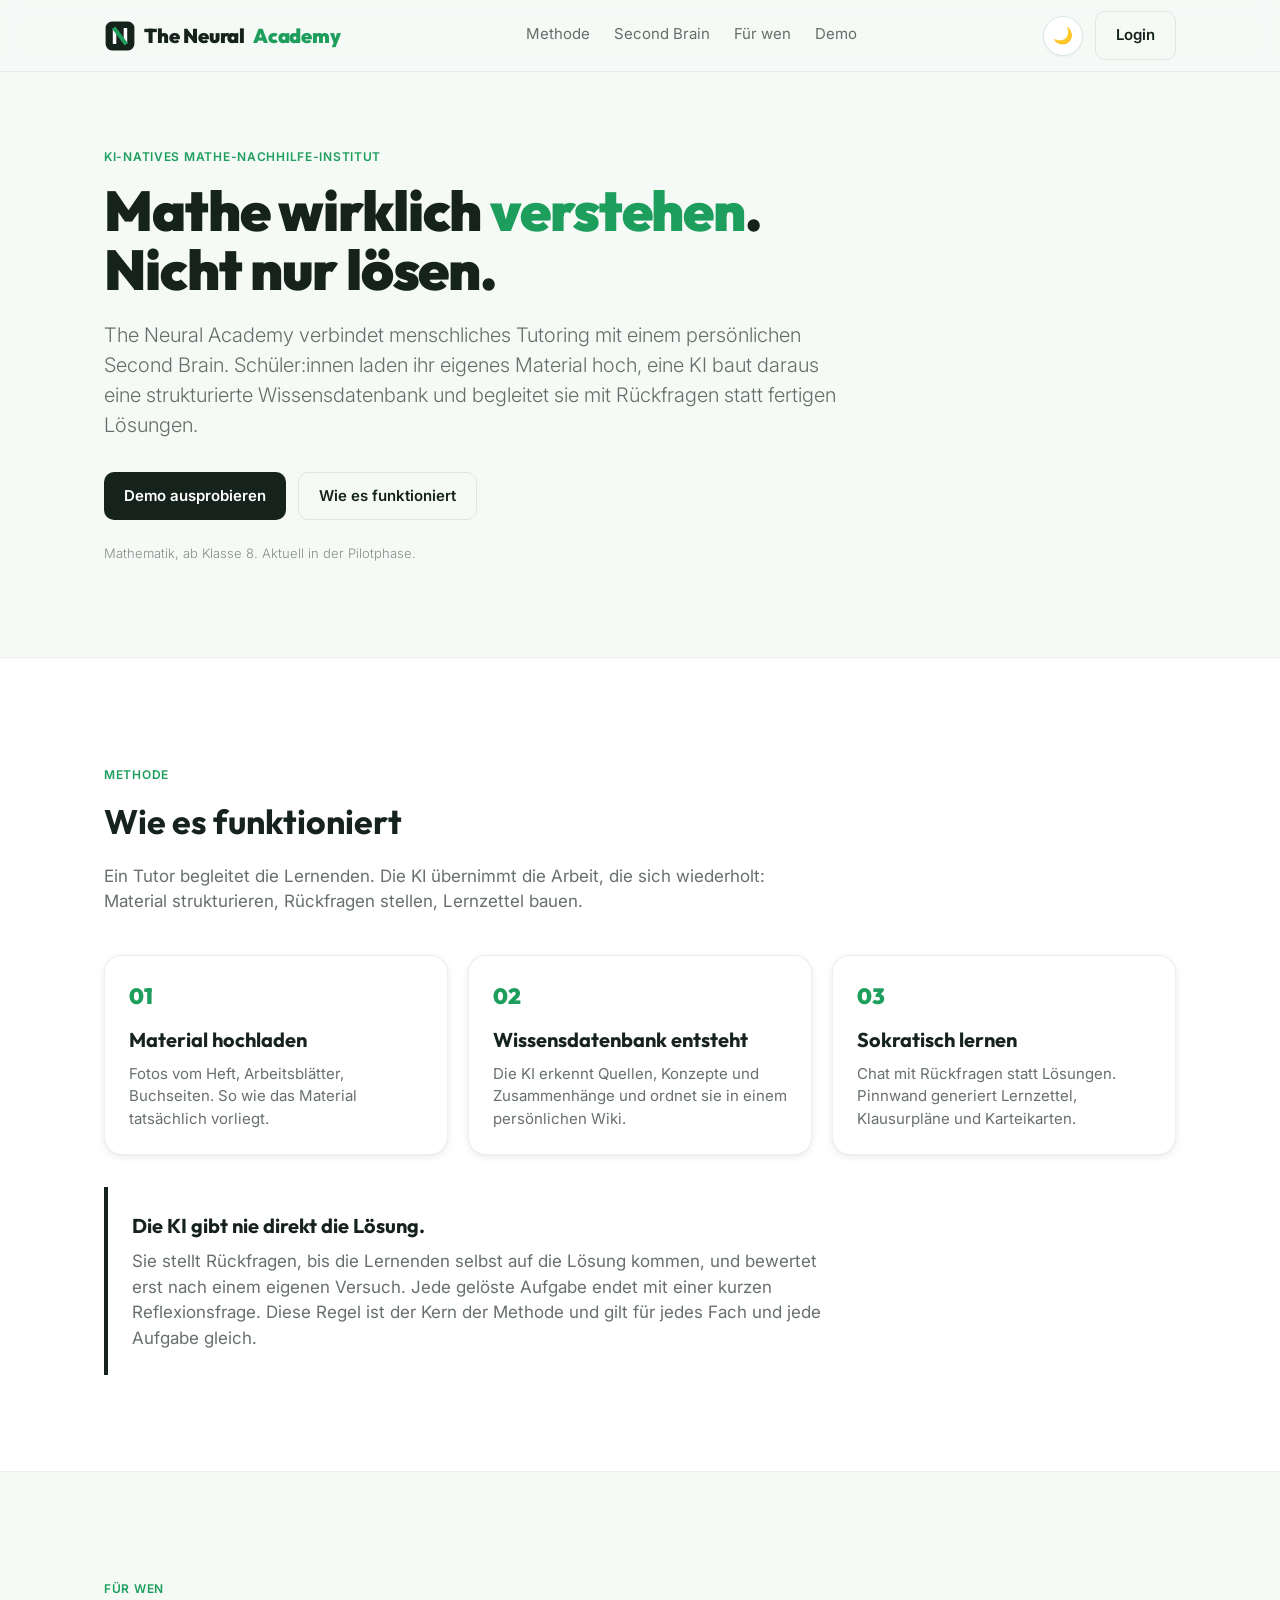
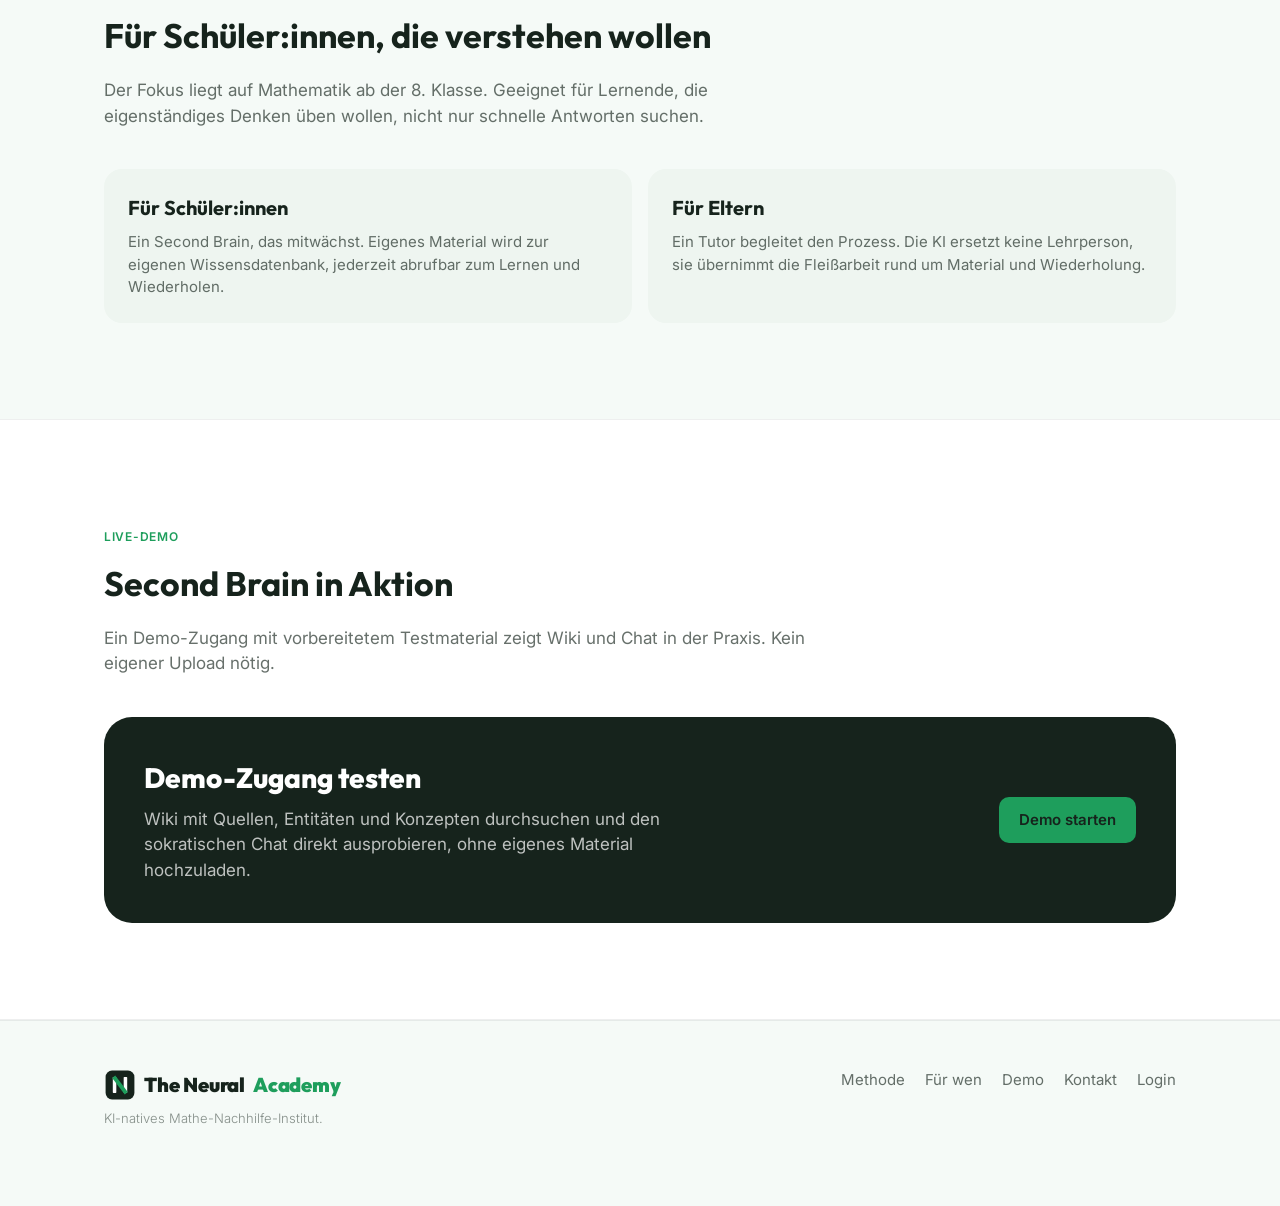
==== index.html @ 4a0f5b4a "Wire up Login and Demo buttons to the live Railway deployment Login and Demo CTAs (nav, footer, demo" ====
<!DOCTYPE html>
<html lang="de">
<head>
<meta charset="UTF-8">
<meta name="viewport" content="width=device-width, initial-scale=1.0">
<title>The Neural Academy: KI-natives Mathe-Nachhilfe-Institut</title>
<meta name="description" content="The Neural Academy verbindet menschliches Tutoring mit einer persönlichen KI-Wissensdatenbank. Schüler:innen laden ihr Material hoch, die KI stellt Rückfragen statt Lösungen.">
<link rel="icon" type="image/svg+xml" href="assets/logo-icon.svg">
<link rel="preconnect" href="https://fonts.googleapis.com">
<link rel="preconnect" href="https://fonts.gstatic.com" crossorigin>
<link href="https://fonts.googleapis.com/css2?family=Outfit:wght@400;700;800;900&family=Inter:wght@300;400;600;900&display=swap" rel="stylesheet">
<style>
  :root {
    --font-headline: 'Outfit', 'Poppins', Arial, sans-serif;
    --font-system:   'Inter', -apple-system, system-ui, Arial, sans-serif;

    --text-caption1:    12px;
    --text-footnote:    13px;
    --text-subhead:     15px;
    --text-body:        17px;
    --text-title3:      20px;
    --text-title2:      22px;
    --text-large-title: 34px;
    --text-display:     48px;
    --text-condensed-xl: 56px;

    --space-1:  4px;
    --space-2:  8px;
    --space-3:  12px;
    --space-4:  16px;
    --space-5:  20px;
    --space-6:  24px;
    --space-8:  32px;
    --space-10: 40px;
    --space-12: 48px;
    --space-16: 64px;
    --space-20: 80px;
    --space-24: 96px;

    --institut-green:       #1E9E5C;
    --institut-green-hover: #17824B;
    --institut-green-tint:  rgba(30,158,92,0.08);

    --ink:      #16231C;
    --grey-44:  #66716B;
    --grey-86:  #DCE8E0;
    --grey-96:  #EEF5F0;
    --bg-page:      #F5FAF7;
    --bg-surface:   #FFFFFF;
    --bg-inset:     var(--grey-96);

    --text-primary:   var(--ink);
    --text-secondary: rgba(22,35,28,0.65);
    --text-muted:     rgba(22,35,28,0.50);
    --text-tertiary:  rgba(22,35,28,0.40);
    --text-inverse:   #FFFFFF;

    --border:          var(--grey-86);
    --border-hairline: rgba(22,35,28,0.07);
    --border-divider:  rgba(22,35,28,0.05);

    --color-warning: #F2A93B;
    --color-info:    var(--ink);

    --radius-sm:  10px;
    --radius-md:  14px;
    --radius-lg:  18px;
    --radius-xl:  22px;
    --radius-2xl: 28px;
    --radius-none: 0;
    --radius-full: 9999px;

    --hover-state:   rgba(22,35,28,0.04);
    --pressed-state: rgba(22,35,28,0.08);
    --focus-ring:    var(--institut-green);

    --shadow-xs: 0 1px 2px rgba(22,35,28,0.05);
    --shadow-sm: 0 2px 8px rgba(22,35,28,0.07), 0 1px 3px rgba(22,35,28,0.04);
    --shadow-md: 0 4px 16px rgba(22,35,28,0.09), 0 2px 6px rgba(22,35,28,0.04);
    --shadow-lg: 0 8px 32px rgba(22,35,28,0.11), 0 4px 12px rgba(22,35,28,0.05);

    --ease-spring: cubic-bezier(0.25, 0.46, 0.45, 0.94);
    --ease-out:    cubic-bezier(0, 0, 0.2, 1);
    --dur-instant: 100ms;
    --dur-fast:    200ms;
    --dur-normal:  300ms;
  }

  .dark, [data-theme="dark"] {
    --bg-page:      #0E1712;
    --bg-surface:   #17221C;
    --bg-inset:     #26332B;

    --text-primary:   #FFFFFF;
    --text-secondary: rgba(235,245,240,0.6);
    --text-muted:     rgba(235,245,240,0.4);
    --text-tertiary:  rgba(235,245,240,0.28);

    --border:          rgba(255,255,255,0.12);
    --border-hairline: rgba(255,255,255,0.1);
    --border-divider:  rgba(255,255,255,0.07);

    --hover-state:   rgba(255,255,255,0.06);
    --pressed-state: rgba(255,255,255,0.10);

    --ink: #FFFFFF;
    --text-inverse: #16231C;
    --institut-green: #34C67F;
    --institut-green-tint: rgba(52,198,127,0.12);
  }

  * { box-sizing: border-box; }
  html { scroll-behavior: smooth; }
  body {
    margin: 0;
    background: var(--bg-page);
    color: var(--text-primary);
    font-family: var(--font-system);
    font-size: var(--text-body);
    line-height: 1.5;
    -webkit-font-smoothing: antialiased;
  }
  img { max-width: 100%; }
  a { color: inherit; }
  .wrap {
    max-width: 1120px;
    margin: 0 auto;
    padding: 0 var(--space-6);
  }
  :focus-visible {
    outline: none;
    box-shadow: 0 0 0 3px var(--institut-green);
    border-radius: var(--radius-sm);
  }

  /* ── Typography ── */
  .eyebrow {
    font-family: var(--font-system);
    font-weight: 600;
    font-size: var(--text-caption1);
    letter-spacing: 0.06em;
    text-transform: uppercase;
    color: var(--institut-green);
  }
  .display {
    font-family: var(--font-headline);
    font-weight: 900;
    font-size: clamp(34px, 6vw, var(--text-condensed-xl));
    letter-spacing: -0.02em;
    line-height: 1.05;
    color: var(--text-primary);
    margin: var(--space-4) 0 var(--space-5);
  }
  .display .accent { color: var(--institut-green); }
  .title2 {
    font-family: var(--font-headline);
    font-weight: 700;
    font-size: var(--text-title2);
    color: var(--text-primary);
    margin: 0 0 var(--space-3);
  }
  .lede {
    font-size: var(--text-title3);
    font-weight: 300;
    color: var(--text-secondary);
    max-width: 62ch;
    line-height: 1.5;
  }
  .body-text {
    color: var(--text-secondary);
    max-width: 65ch;
  }
  .quiet {
    font-family: var(--font-system);
    font-weight: 300;
    color: var(--text-muted);
    font-size: var(--text-footnote);
  }

  /* ── Buttons ── */
  .btn-primary, .btn-secondary {
    display: inline-flex;
    align-items: center;
    gap: var(--space-2);
    font-family: var(--font-system);
    font-weight: 600;
    font-size: var(--text-subhead);
    padding: var(--space-3) var(--space-5);
    border-radius: var(--radius-sm);
    text-decoration: none;
    min-height: 44px;
    transition: transform var(--dur-instant) var(--ease-out), opacity var(--dur-fast) var(--ease-out), background var(--dur-fast) var(--ease-out);
    cursor: pointer;
    border: none;
  }
  .btn-primary { background: var(--ink); color: var(--text-inverse); }
  .btn-primary:hover { opacity: 0.88; }
  .btn-primary:active { transform: scale(0.97); }
  .btn-secondary { background: transparent; color: var(--text-primary); border: 1px solid var(--border); }
  .btn-secondary:hover { background: var(--hover-state); }
  .btn-secondary:active { transform: scale(0.97); }

  /* ── Nav ── */
  .topbar {
    height: 72px;
    display: flex;
    align-items: center;
    justify-content: space-between;
    position: sticky;
    top: 0;
    z-index: 100;
    background: color-mix(in srgb, var(--bg-page) 88%, transparent);
    backdrop-filter: blur(8px);
    border-bottom: 1px solid var(--border-hairline);
  }
  .brand {
    font-family: var(--font-headline);
    font-weight: 900;
    font-size: var(--text-title3);
    letter-spacing: -0.01em;
    text-decoration: none;
    color: var(--text-primary);
    display: flex;
    align-items: center;
    gap: var(--space-2);
  }
  .brand .accent { color: var(--institut-green); }
  .brand img { display: block; }
  .topbar-links { display: none; gap: var(--space-6); }
  .topbar-link {
    font-family: var(--font-system);
    font-weight: 400;
    font-size: var(--text-subhead);
    color: var(--text-secondary);
    text-decoration: none;
    padding: var(--space-2) 0;
    border-bottom: 2px solid transparent;
  }
  .topbar-link:hover { color: var(--text-primary); }
  .topbar-actions { display: flex; align-items: center; gap: var(--space-3); }
  @media (min-width: 860px) {
    .topbar-links { display: flex; }
  }

  .theme-toggle {
    background: var(--bg-surface);
    border: 1px solid var(--border);
    border-radius: var(--radius-full);
    width: 40px; height: 40px;
    display: flex; align-items: center; justify-content: center;
    cursor: pointer;
    font-size: 16px;
    box-shadow: var(--shadow-xs);
  }

  /* ── Sections ── */
  section { padding: var(--space-24) 0; }
  .hero { padding-top: var(--space-16); padding-bottom: var(--space-20); }
  .hero-actions { display: flex; flex-wrap: wrap; gap: var(--space-3); margin-top: var(--space-8); }
  .hero-note { margin-top: var(--space-6); }

  .section-alt { background: var(--bg-surface); border-top: 1px solid var(--border-hairline); border-bottom: 1px solid var(--border-hairline); }

  .steps {
    display: grid;
    grid-template-columns: 1fr;
    gap: var(--space-5);
    margin-top: var(--space-10);
  }
  @media (min-width: 780px) {
    .steps { grid-template-columns: repeat(3, 1fr); }
  }
  .step-card {
    background: var(--bg-surface);
    border: 1px solid var(--border-hairline);
    border-radius: var(--radius-lg);
    padding: var(--space-6);
    box-shadow: var(--shadow-sm);
  }
  .step-num {
    font-family: var(--font-headline);
    font-weight: 900;
    font-size: var(--text-title2);
    color: var(--institut-green);
    display: block;
    margin-bottom: var(--space-3);
  }
  .step-card h3 {
    font-family: var(--font-headline);
    font-weight: 700;
    font-size: var(--text-title3);
    margin: 0 0 var(--space-2);
    color: var(--text-primary);
  }
  .step-card p { margin: 0; color: var(--text-secondary); font-size: var(--text-subhead); }

  .principle {
    border-radius: var(--radius-none);
    border-left: 4px solid var(--color-info);
    background: var(--bg-surface);
    padding: var(--space-6) var(--space-6);
    margin-top: var(--space-8);
    max-width: 68ch;
  }
  .principle strong {
    display: block;
    font-family: var(--font-headline);
    font-size: var(--text-title3);
    font-weight: 700;
    margin-bottom: var(--space-2);
  }
  .principle p { margin: 0; color: var(--text-secondary); }

  .audience-grid {
    display: grid;
    grid-template-columns: 1fr;
    gap: var(--space-4);
    margin-top: var(--space-10);
  }
  @media (min-width: 780px) {
    .audience-grid { grid-template-columns: repeat(2, 1fr); }
  }
  .audience-card {
    background: var(--bg-inset);
    border-radius: var(--radius-lg);
    padding: var(--space-6);
  }
  .audience-card h3 {
    font-family: var(--font-headline);
    font-size: var(--text-title3);
    font-weight: 700;
    margin: 0 0 var(--space-2);
  }
  .audience-card p { margin: 0; color: var(--text-secondary); font-size: var(--text-subhead); }

  .demo-panel {
    display: flex;
    flex-direction: column;
    gap: var(--space-6);
    background: var(--ink);
    color: var(--text-inverse);
    border-radius: var(--radius-2xl);
    padding: var(--space-10);
    margin-top: var(--space-10);
  }
  @media (min-width: 780px) {
    .demo-panel { flex-direction: row; align-items: center; justify-content: space-between; }
  }
  .demo-panel h3 {
    font-family: var(--font-headline);
    font-weight: 800;
    font-size: var(--text-title1, 28px);
    margin: 0 0 var(--space-2);
  }
  .demo-panel p { margin: 0; color: rgba(255,255,255,0.72); max-width: 52ch; }
  .demo-panel .btn-primary { background: var(--institut-green); color: var(--ink); flex-shrink: 0; }
  .demo-panel .btn-primary:hover { background: var(--institut-green-hover); color: var(--text-inverse); }

  footer {
    border-top: 1px solid var(--border-hairline);
    padding: var(--space-12) 0 var(--space-16);
  }
  .footer-grid {
    display: flex;
    flex-direction: column;
    gap: var(--space-6);
  }
  @media (min-width: 780px) {
    .footer-grid { flex-direction: row; justify-content: space-between; align-items: flex-start; }
  }
  .footer-links { display: flex; gap: var(--space-5); flex-wrap: wrap; }
  .footer-links a { text-decoration: none; color: var(--text-secondary); font-size: var(--text-subhead); }
  .footer-links a:hover { color: var(--text-primary); }

  @media (prefers-reduced-motion: reduce) {
    *, *::before, *::after { animation-duration: 0.01ms !important; transition-duration: 0.01ms !important; scroll-behavior: auto !important; }
  }
</style>
</head>
<body>

<nav class="topbar">
  <div class="wrap" style="display:flex; align-items:center; justify-content:space-between; width:100%;">
    <a href="#top" class="brand"><img src="assets/logo-icon.svg" alt="" width="32" height="32">The Neural <span class="accent">Academy</span></a>
    <div class="topbar-links">
      <a class="topbar-link" href="#methode">Methode</a>
      <a class="topbar-link" href="#ablauf">Second Brain</a>
      <a class="topbar-link" href="#fuer-wen">Für wen</a>
      <a class="topbar-link" href="#demo">Demo</a>
    </div>
    <div class="topbar-actions">
      <button class="theme-toggle" onclick="toggleTheme()" aria-label="Darstellung umschalten">
        <span id="theme-icon">🌙</span>
      </button>
      <a class="btn-secondary" href="https://web-production-b1ad9.up.railway.app/login">Login</a>
    </div>
  </div>
</nav>

<main id="top">

  <section class="hero">
    <div class="wrap">
      <p class="eyebrow">KI-natives Mathe-Nachhilfe-Institut</p>
      <h1 class="display">Mathe wirklich <span class="accent">verstehen</span>.<br>Nicht nur lösen.</h1>
      <p class="lede">The Neural Academy verbindet menschliches Tutoring mit einem persönlichen Second Brain. Schüler:innen laden ihr eigenes Material hoch, eine KI baut daraus eine strukturierte Wissensdatenbank und begleitet sie mit Rückfragen statt fertigen Lösungen.</p>
      <div class="hero-actions">
        <a class="btn-primary" href="#demo">Demo ausprobieren</a>
        <a class="btn-secondary" href="#methode">Wie es funktioniert</a>
      </div>
      <p class="quiet hero-note">Mathematik, ab Klasse 8. Aktuell in der Pilotphase.</p>
    </div>
  </section>

  <section id="methode" class="section-alt">
    <div class="wrap">
      <p class="eyebrow">Methode</p>
      <h2 class="title2" style="font-size: var(--text-large-title); margin-top: var(--space-2);">Wie es funktioniert</h2>
      <p class="body-text">Ein Tutor begleitet die Lernenden. Die KI übernimmt die Arbeit, die sich wiederholt: Material strukturieren, Rückfragen stellen, Lernzettel bauen.</p>

      <div class="steps">
        <div class="step-card">
          <span class="step-num">01</span>
          <h3>Material hochladen</h3>
          <p>Fotos vom Heft, Arbeitsblätter, Buchseiten. So wie das Material tatsächlich vorliegt.</p>
        </div>
        <div class="step-card">
          <span class="step-num">02</span>
          <h3>Wissensdatenbank entsteht</h3>
          <p>Die KI erkennt Quellen, Konzepte und Zusammenhänge und ordnet sie in einem persönlichen Wiki.</p>
        </div>
        <div class="step-card">
          <span class="step-num">03</span>
          <h3>Sokratisch lernen</h3>
          <p>Chat mit Rückfragen statt Lösungen. Pinnwand generiert Lernzettel, Klausurpläne und Karteikarten.</p>
        </div>
      </div>

      <div class="principle">
        <strong>Die KI gibt nie direkt die Lösung.</strong>
        <p>Sie stellt Rückfragen, bis die Lernenden selbst auf die Lösung kommen, und bewertet erst nach einem eigenen Versuch. Jede gelöste Aufgabe endet mit einer kurzen Reflexionsfrage. Diese Regel ist der Kern der Methode und gilt für jedes Fach und jede Aufgabe gleich.</p>
      </div>
    </div>
  </section>

  <section id="fuer-wen">
    <div class="wrap">
      <p class="eyebrow">Für wen</p>
      <h2 class="title2" style="font-size: var(--text-large-title); margin-top: var(--space-2);">Für Schüler:innen, die verstehen wollen</h2>
      <p class="body-text">Der Fokus liegt auf Mathematik ab der 8. Klasse. Geeignet für Lernende, die eigenständiges Denken üben wollen, nicht nur schnelle Antworten suchen.</p>

      <div class="audience-grid">
        <div class="audience-card">
          <h3>Für Schüler:innen</h3>
          <p>Ein Second Brain, das mitwächst. Eigenes Material wird zur eigenen Wissensdatenbank, jederzeit abrufbar zum Lernen und Wiederholen.</p>
        </div>
        <div class="audience-card">
          <h3>Für Eltern</h3>
          <p>Ein Tutor begleitet den Prozess. Die KI ersetzt keine Lehrperson, sie übernimmt die Fleißarbeit rund um Material und Wiederholung.</p>
        </div>
      </div>
    </div>
  </section>

  <section id="demo" class="section-alt">
    <div class="wrap">
      <p class="eyebrow">Live-Demo</p>
      <h2 class="title2" style="font-size: var(--text-large-title); margin-top: var(--space-2);">Second Brain in Aktion</h2>
      <p class="body-text">Ein Demo-Zugang mit vorbereitetem Testmaterial zeigt Wiki und Chat in der Praxis. Kein eigener Upload nötig.</p>

      <div class="demo-panel">
        <div>
          <h3>Demo-Zugang testen</h3>
          <p>Wiki mit Quellen, Entitäten und Konzepten durchsuchen und den sokratischen Chat direkt ausprobieren, ohne eigenes Material hochzuladen.</p>
        </div>
        <a class="btn-primary" href="https://web-production-b1ad9.up.railway.app/demo">Demo starten</a>
      </div>
    </div>
  </section>

</main>

<footer>
  <div class="wrap footer-grid">
    <div>
      <a href="#top" class="brand"><img src="assets/logo-icon.svg" alt="" width="32" height="32">The Neural <span class="accent">Academy</span></a>
      <p class="quiet" style="margin-top: var(--space-2);">KI-natives Mathe-Nachhilfe-Institut.</p>
    </div>
    <div class="footer-links">
      <a href="#methode">Methode</a>
      <a href="#fuer-wen">Für wen</a>
      <a href="#demo">Demo</a>
      <!-- TODO: echte Kontakt-E-Mail eintragen, sobald Domain feststeht -->
      <a href="#kontakt-todo">Kontakt</a>
      <a href="https://web-production-b1ad9.up.railway.app/login">Login</a>
    </div>
  </div>
</footer>

<script>
  function toggleTheme() {
    const isDark = document.documentElement.classList.toggle('dark');
    document.getElementById('theme-icon').textContent = isDark ? '☀️' : '🌙';
    try { localStorage.setItem('theme', isDark ? 'dark' : 'light'); } catch (e) {}
  }
  (function () {
    let stored = null;
    try { stored = localStorage.getItem('theme'); } catch (e) {}
    const prefersDark = window.matchMedia('(prefers-color-scheme: dark)').matches;
    if (stored === 'dark' || (!stored && prefersDark)) {
      document.documentElement.classList.add('dark');
      document.addEventListener('DOMContentLoaded', function () {
        document.getElementById('theme-icon').textContent = '☀️';
      });
    }
  })();
</script>

</body>
</html>
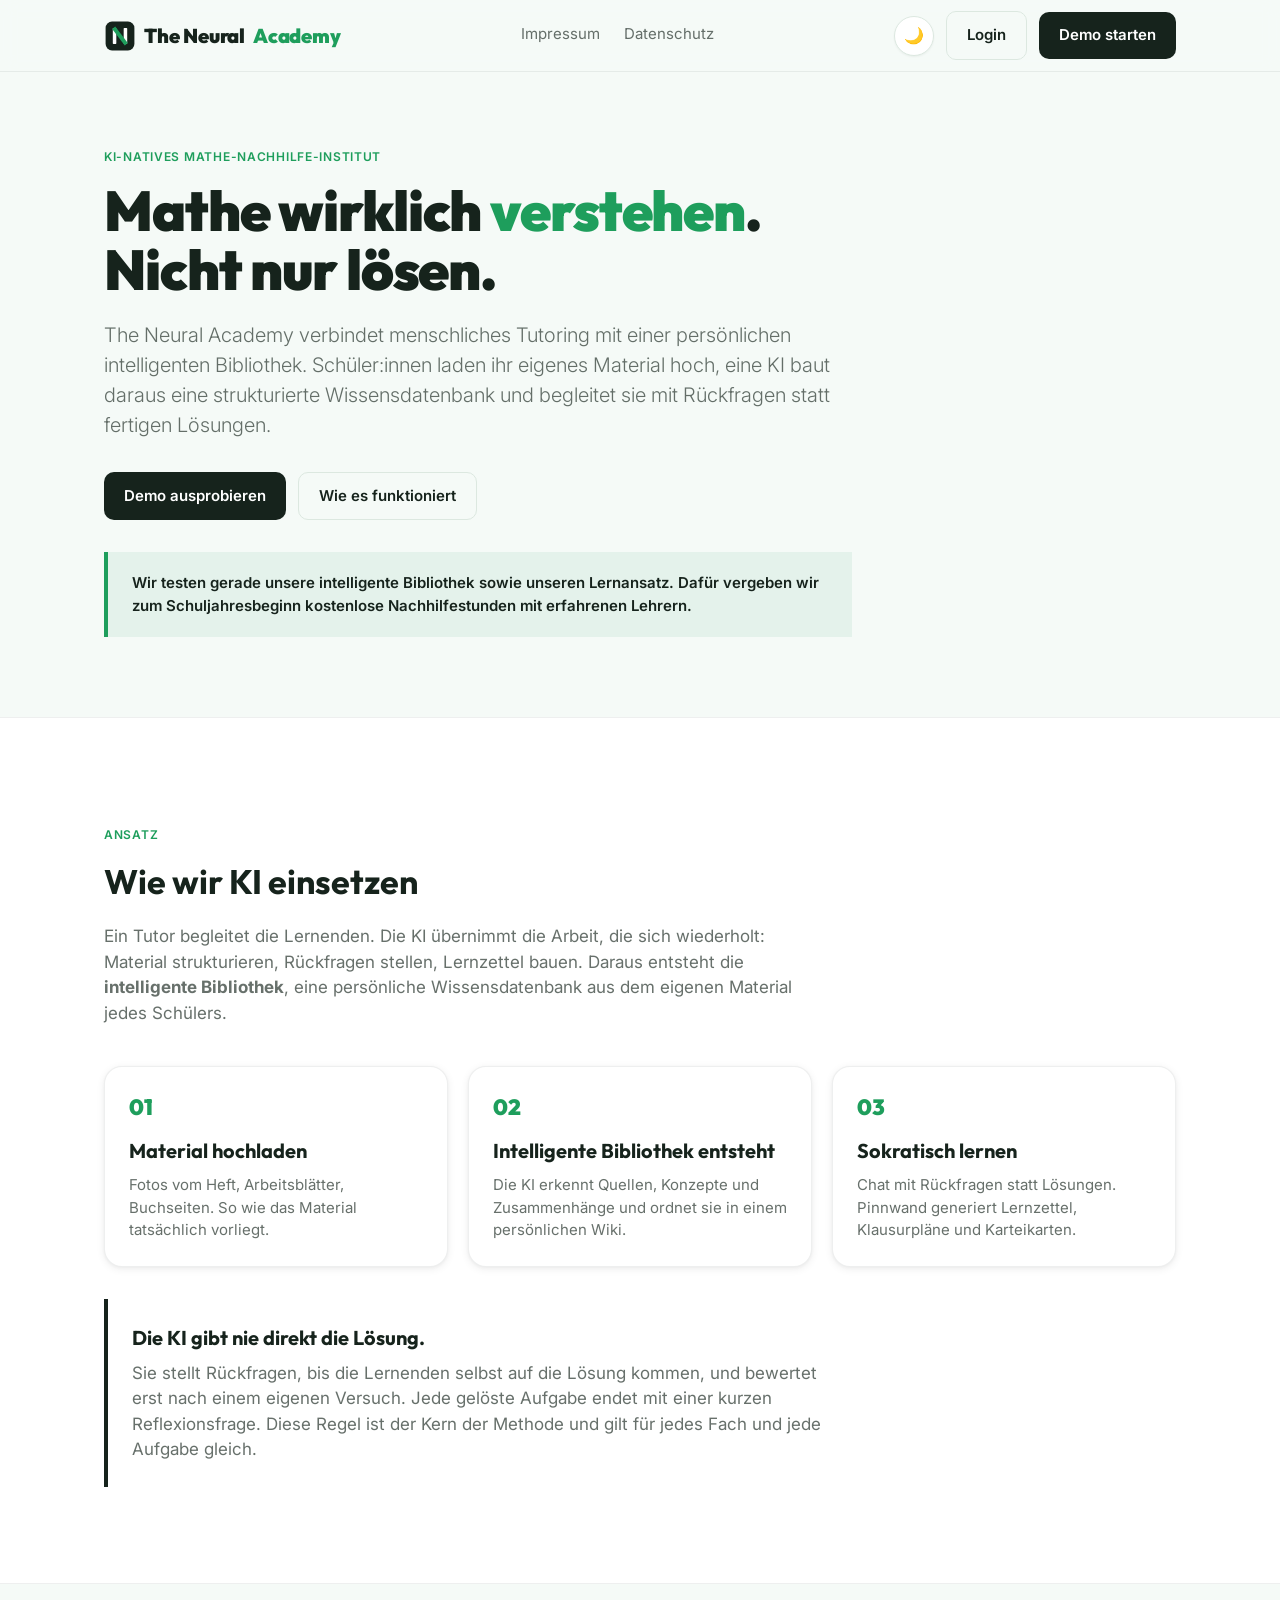
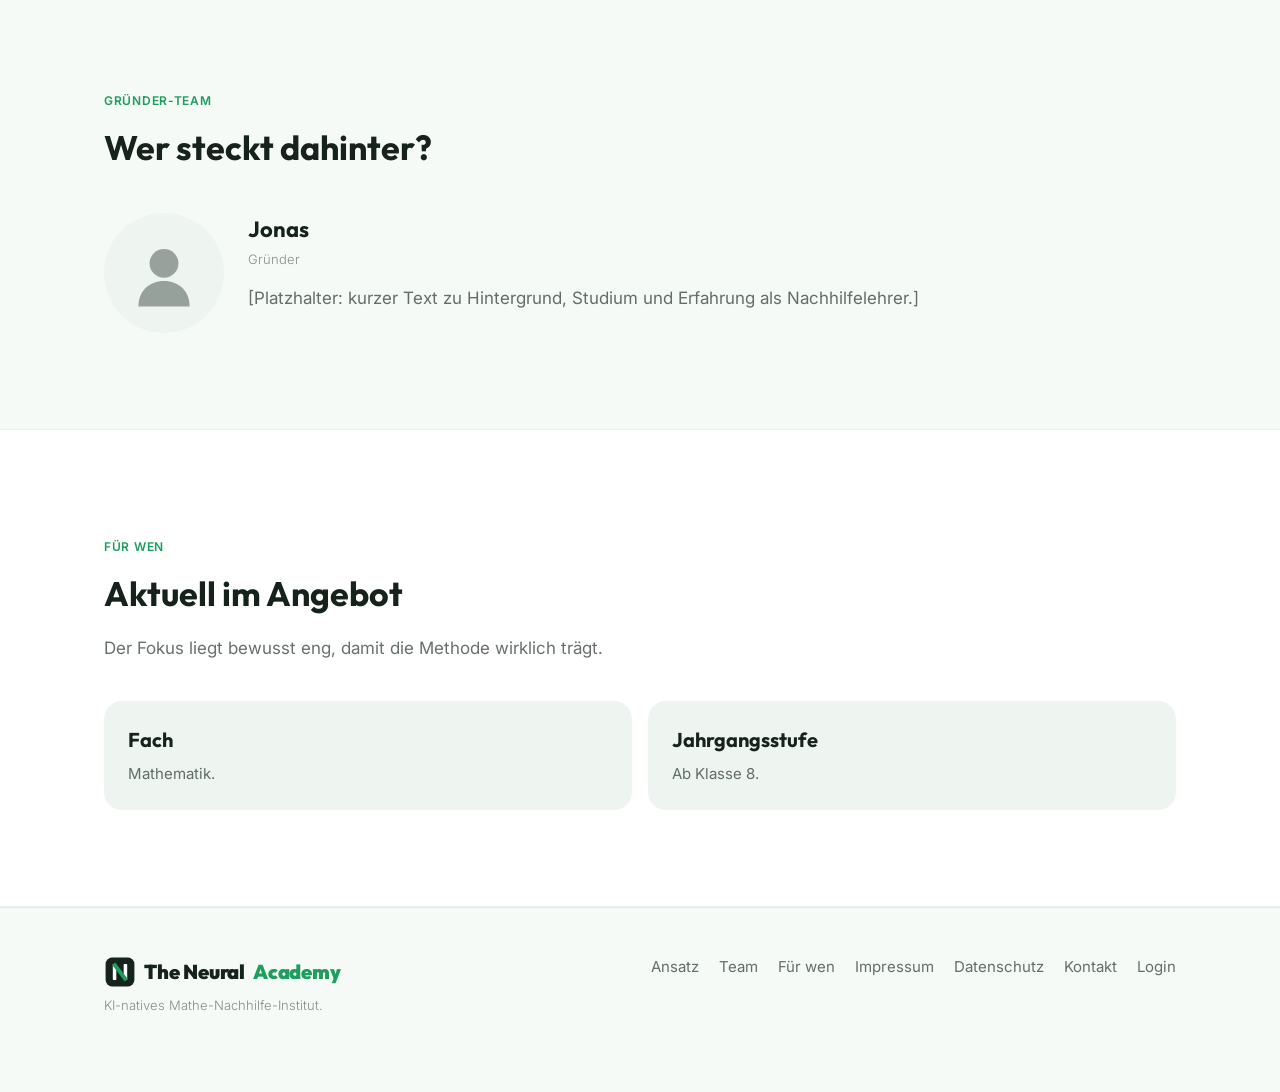
==== commit 30485166: "Rework landing page: rename Second Brain, restructure nav, new sections - "Second Brain" renamed to " ====
--- a/index.html
+++ b/index.html
@@ -4,378 +4,12 @@
 <meta charset="UTF-8">
 <meta name="viewport" content="width=device-width, initial-scale=1.0">
 <title>The Neural Academy: KI-natives Mathe-Nachhilfe-Institut</title>
-<meta name="description" content="The Neural Academy verbindet menschliches Tutoring mit einer persönlichen KI-Wissensdatenbank. Schüler:innen laden ihr Material hoch, die KI stellt Rückfragen statt Lösungen.">
+<meta name="description" content="The Neural Academy verbindet menschliches Tutoring mit einer persönlichen intelligenten Bibliothek. Schüler:innen laden ihr Material hoch, die KI stellt Rückfragen statt Lösungen.">
 <link rel="icon" type="image/svg+xml" href="assets/logo-icon.svg">
 <link rel="preconnect" href="https://fonts.googleapis.com">
 <link rel="preconnect" href="https://fonts.gstatic.com" crossorigin>
 <link href="https://fonts.googleapis.com/css2?family=Outfit:wght@400;700;800;900&family=Inter:wght@300;400;600;900&display=swap" rel="stylesheet">
-<style>
-  :root {
-    --font-headline: 'Outfit', 'Poppins', Arial, sans-serif;
-    --font-system:   'Inter', -apple-system, system-ui, Arial, sans-serif;
-
-    --text-caption1:    12px;
-    --text-footnote:    13px;
-    --text-subhead:     15px;
-    --text-body:        17px;
-    --text-title3:      20px;
-    --text-title2:      22px;
-    --text-large-title: 34px;
-    --text-display:     48px;
-    --text-condensed-xl: 56px;
-
-    --space-1:  4px;
-    --space-2:  8px;
-    --space-3:  12px;
-    --space-4:  16px;
-    --space-5:  20px;
-    --space-6:  24px;
-    --space-8:  32px;
-    --space-10: 40px;
-    --space-12: 48px;
-    --space-16: 64px;
-    --space-20: 80px;
-    --space-24: 96px;
-
-    --institut-green:       #1E9E5C;
-    --institut-green-hover: #17824B;
-    --institut-green-tint:  rgba(30,158,92,0.08);
-
-    --ink:      #16231C;
-    --grey-44:  #66716B;
-    --grey-86:  #DCE8E0;
-    --grey-96:  #EEF5F0;
-    --bg-page:      #F5FAF7;
-    --bg-surface:   #FFFFFF;
-    --bg-inset:     var(--grey-96);
-
-    --text-primary:   var(--ink);
-    --text-secondary: rgba(22,35,28,0.65);
-    --text-muted:     rgba(22,35,28,0.50);
-    --text-tertiary:  rgba(22,35,28,0.40);
-    --text-inverse:   #FFFFFF;
-
-    --border:          var(--grey-86);
-    --border-hairline: rgba(22,35,28,0.07);
-    --border-divider:  rgba(22,35,28,0.05);
-
-    --color-warning: #F2A93B;
-    --color-info:    var(--ink);
-
-    --radius-sm:  10px;
-    --radius-md:  14px;
-    --radius-lg:  18px;
-    --radius-xl:  22px;
-    --radius-2xl: 28px;
-    --radius-none: 0;
-    --radius-full: 9999px;
-
-    --hover-state:   rgba(22,35,28,0.04);
-    --pressed-state: rgba(22,35,28,0.08);
-    --focus-ring:    var(--institut-green);
-
-    --shadow-xs: 0 1px 2px rgba(22,35,28,0.05);
-    --shadow-sm: 0 2px 8px rgba(22,35,28,0.07), 0 1px 3px rgba(22,35,28,0.04);
-    --shadow-md: 0 4px 16px rgba(22,35,28,0.09), 0 2px 6px rgba(22,35,28,0.04);
-    --shadow-lg: 0 8px 32px rgba(22,35,28,0.11), 0 4px 12px rgba(22,35,28,0.05);
-
-    --ease-spring: cubic-bezier(0.25, 0.46, 0.45, 0.94);
-    --ease-out:    cubic-bezier(0, 0, 0.2, 1);
-    --dur-instant: 100ms;
-    --dur-fast:    200ms;
-    --dur-normal:  300ms;
-  }
-
-  .dark, [data-theme="dark"] {
-    --bg-page:      #0E1712;
-    --bg-surface:   #17221C;
-    --bg-inset:     #26332B;
-
-    --text-primary:   #FFFFFF;
-    --text-secondary: rgba(235,245,240,0.6);
-    --text-muted:     rgba(235,245,240,0.4);
-    --text-tertiary:  rgba(235,245,240,0.28);
-
-    --border:          rgba(255,255,255,0.12);
-    --border-hairline: rgba(255,255,255,0.1);
-    --border-divider:  rgba(255,255,255,0.07);
-
-    --hover-state:   rgba(255,255,255,0.06);
-    --pressed-state: rgba(255,255,255,0.10);
-
-    --ink: #FFFFFF;
-    --text-inverse: #16231C;
-    --institut-green: #34C67F;
-    --institut-green-tint: rgba(52,198,127,0.12);
-  }
-
-  * { box-sizing: border-box; }
-  html { scroll-behavior: smooth; }
-  body {
-    margin: 0;
-    background: var(--bg-page);
-    color: var(--text-primary);
-    font-family: var(--font-system);
-    font-size: var(--text-body);
-    line-height: 1.5;
-    -webkit-font-smoothing: antialiased;
-  }
-  img { max-width: 100%; }
-  a { color: inherit; }
-  .wrap {
-    max-width: 1120px;
-    margin: 0 auto;
-    padding: 0 var(--space-6);
-  }
-  :focus-visible {
-    outline: none;
-    box-shadow: 0 0 0 3px var(--institut-green);
-    border-radius: var(--radius-sm);
-  }
-
-  /* ── Typography ── */
-  .eyebrow {
-    font-family: var(--font-system);
-    font-weight: 600;
-    font-size: var(--text-caption1);
-    letter-spacing: 0.06em;
-    text-transform: uppercase;
-    color: var(--institut-green);
-  }
-  .display {
-    font-family: var(--font-headline);
-    font-weight: 900;
-    font-size: clamp(34px, 6vw, var(--text-condensed-xl));
-    letter-spacing: -0.02em;
-    line-height: 1.05;
-    color: var(--text-primary);
-    margin: var(--space-4) 0 var(--space-5);
-  }
-  .display .accent { color: var(--institut-green); }
-  .title2 {
-    font-family: var(--font-headline);
-    font-weight: 700;
-    font-size: var(--text-title2);
-    color: var(--text-primary);
-    margin: 0 0 var(--space-3);
-  }
-  .lede {
-    font-size: var(--text-title3);
-    font-weight: 300;
-    color: var(--text-secondary);
-    max-width: 62ch;
-    line-height: 1.5;
-  }
-  .body-text {
-    color: var(--text-secondary);
-    max-width: 65ch;
-  }
-  .quiet {
-    font-family: var(--font-system);
-    font-weight: 300;
-    color: var(--text-muted);
-    font-size: var(--text-footnote);
-  }
-
-  /* ── Buttons ── */
-  .btn-primary, .btn-secondary {
-    display: inline-flex;
-    align-items: center;
-    gap: var(--space-2);
-    font-family: var(--font-system);
-    font-weight: 600;
-    font-size: var(--text-subhead);
-    padding: var(--space-3) var(--space-5);
-    border-radius: var(--radius-sm);
-    text-decoration: none;
-    min-height: 44px;
-    transition: transform var(--dur-instant) var(--ease-out), opacity var(--dur-fast) var(--ease-out), background var(--dur-fast) var(--ease-out);
-    cursor: pointer;
-    border: none;
-  }
-  .btn-primary { background: var(--ink); color: var(--text-inverse); }
-  .btn-primary:hover { opacity: 0.88; }
-  .btn-primary:active { transform: scale(0.97); }
-  .btn-secondary { background: transparent; color: var(--text-primary); border: 1px solid var(--border); }
-  .btn-secondary:hover { background: var(--hover-state); }
-  .btn-secondary:active { transform: scale(0.97); }
-
-  /* ── Nav ── */
-  .topbar {
-    height: 72px;
-    display: flex;
-    align-items: center;
-    justify-content: space-between;
-    position: sticky;
-    top: 0;
-    z-index: 100;
-    background: color-mix(in srgb, var(--bg-page) 88%, transparent);
-    backdrop-filter: blur(8px);
-    border-bottom: 1px solid var(--border-hairline);
-  }
-  .brand {
-    font-family: var(--font-headline);
-    font-weight: 900;
-    font-size: var(--text-title3);
-    letter-spacing: -0.01em;
-    text-decoration: none;
-    color: var(--text-primary);
-    display: flex;
-    align-items: center;
-    gap: var(--space-2);
-  }
-  .brand .accent { color: var(--institut-green); }
-  .brand img { display: block; }
-  .topbar-links { display: none; gap: var(--space-6); }
-  .topbar-link {
-    font-family: var(--font-system);
-    font-weight: 400;
-    font-size: var(--text-subhead);
-    color: var(--text-secondary);
-    text-decoration: none;
-    padding: var(--space-2) 0;
-    border-bottom: 2px solid transparent;
-  }
-  .topbar-link:hover { color: var(--text-primary); }
-  .topbar-actions { display: flex; align-items: center; gap: var(--space-3); }
-  @media (min-width: 860px) {
-    .topbar-links { display: flex; }
-  }
-
-  .theme-toggle {
-    background: var(--bg-surface);
-    border: 1px solid var(--border);
-    border-radius: var(--radius-full);
-    width: 40px; height: 40px;
-    display: flex; align-items: center; justify-content: center;
-    cursor: pointer;
-    font-size: 16px;
-    box-shadow: var(--shadow-xs);
-  }
-
-  /* ── Sections ── */
-  section { padding: var(--space-24) 0; }
-  .hero { padding-top: var(--space-16); padding-bottom: var(--space-20); }
-  .hero-actions { display: flex; flex-wrap: wrap; gap: var(--space-3); margin-top: var(--space-8); }
-  .hero-note { margin-top: var(--space-6); }
-
-  .section-alt { background: var(--bg-surface); border-top: 1px solid var(--border-hairline); border-bottom: 1px solid var(--border-hairline); }
-
-  .steps {
-    display: grid;
-    grid-template-columns: 1fr;
-    gap: var(--space-5);
-    margin-top: var(--space-10);
-  }
-  @media (min-width: 780px) {
-    .steps { grid-template-columns: repeat(3, 1fr); }
-  }
-  .step-card {
-    background: var(--bg-surface);
-    border: 1px solid var(--border-hairline);
-    border-radius: var(--radius-lg);
-    padding: var(--space-6);
-    box-shadow: var(--shadow-sm);
-  }
-  .step-num {
-    font-family: var(--font-headline);
-    font-weight: 900;
-    font-size: var(--text-title2);
-    color: var(--institut-green);
-    display: block;
-    margin-bottom: var(--space-3);
-  }
-  .step-card h3 {
-    font-family: var(--font-headline);
-    font-weight: 700;
-    font-size: var(--text-title3);
-    margin: 0 0 var(--space-2);
-    color: var(--text-primary);
-  }
-  .step-card p { margin: 0; color: var(--text-secondary); font-size: var(--text-subhead); }
-
-  .principle {
-    border-radius: var(--radius-none);
-    border-left: 4px solid var(--color-info);
-    background: var(--bg-surface);
-    padding: var(--space-6) var(--space-6);
-    margin-top: var(--space-8);
-    max-width: 68ch;
-  }
-  .principle strong {
-    display: block;
-    font-family: var(--font-headline);
-    font-size: var(--text-title3);
-    font-weight: 700;
-    margin-bottom: var(--space-2);
-  }
-  .principle p { margin: 0; color: var(--text-secondary); }
-
-  .audience-grid {
-    display: grid;
-    grid-template-columns: 1fr;
-    gap: var(--space-4);
-    margin-top: var(--space-10);
-  }
-  @media (min-width: 780px) {
-    .audience-grid { grid-template-columns: repeat(2, 1fr); }
-  }
-  .audience-card {
-    background: var(--bg-inset);
-    border-radius: var(--radius-lg);
-    padding: var(--space-6);
-  }
-  .audience-card h3 {
-    font-family: var(--font-headline);
-    font-size: var(--text-title3);
-    font-weight: 700;
-    margin: 0 0 var(--space-2);
-  }
-  .audience-card p { margin: 0; color: var(--text-secondary); font-size: var(--text-subhead); }
-
-  .demo-panel {
-    display: flex;
-    flex-direction: column;
-    gap: var(--space-6);
-    background: var(--ink);
-    color: var(--text-inverse);
-    border-radius: var(--radius-2xl);
-    padding: var(--space-10);
-    margin-top: var(--space-10);
-  }
-  @media (min-width: 780px) {
-    .demo-panel { flex-direction: row; align-items: center; justify-content: space-between; }
-  }
-  .demo-panel h3 {
-    font-family: var(--font-headline);
-    font-weight: 800;
-    font-size: var(--text-title1, 28px);
-    margin: 0 0 var(--space-2);
-  }
-  .demo-panel p { margin: 0; color: rgba(255,255,255,0.72); max-width: 52ch; }
-  .demo-panel .btn-primary { background: var(--institut-green); color: var(--ink); flex-shrink: 0; }
-  .demo-panel .btn-primary:hover { background: var(--institut-green-hover); color: var(--text-inverse); }
-
-  footer {
-    border-top: 1px solid var(--border-hairline);
-    padding: var(--space-12) 0 var(--space-16);
-  }
-  .footer-grid {
-    display: flex;
-    flex-direction: column;
-    gap: var(--space-6);
-  }
-  @media (min-width: 780px) {
-    .footer-grid { flex-direction: row; justify-content: space-between; align-items: flex-start; }
-  }
-  .footer-links { display: flex; gap: var(--space-5); flex-wrap: wrap; }
-  .footer-links a { text-decoration: none; color: var(--text-secondary); font-size: var(--text-subhead); }
-  .footer-links a:hover { color: var(--text-primary); }
-
-  @media (prefers-reduced-motion: reduce) {
-    *, *::before, *::after { animation-duration: 0.01ms !important; transition-duration: 0.01ms !important; scroll-behavior: auto !important; }
-  }
-</style>
+<link rel="stylesheet" href="assets/theme.css">
 </head>
 <body>
 
@@ -383,16 +17,15 @@
   <div class="wrap" style="display:flex; align-items:center; justify-content:space-between; width:100%;">
     <a href="#top" class="brand"><img src="assets/logo-icon.svg" alt="" width="32" height="32">The Neural <span class="accent">Academy</span></a>
     <div class="topbar-links">
-      <a class="topbar-link" href="#methode">Methode</a>
-      <a class="topbar-link" href="#ablauf">Second Brain</a>
-      <a class="topbar-link" href="#fuer-wen">Für wen</a>
-      <a class="topbar-link" href="#demo">Demo</a>
+      <a class="topbar-link" href="impressum.html">Impressum</a>
+      <a class="topbar-link" href="datenschutz.html">Datenschutz</a>
     </div>
     <div class="topbar-actions">
       <button class="theme-toggle" onclick="toggleTheme()" aria-label="Darstellung umschalten">
         <span id="theme-icon">🌙</span>
       </button>
       <a class="btn-secondary" href="https://web-production-b1ad9.up.railway.app/login">Login</a>
+      <a class="btn-primary" href="https://web-production-b1ad9.up.railway.app/demo">Demo starten</a>
     </div>
   </div>
 </nav>
@@ -403,20 +36,22 @@
     <div class="wrap">
       <p class="eyebrow">KI-natives Mathe-Nachhilfe-Institut</p>
       <h1 class="display">Mathe wirklich <span class="accent">verstehen</span>.<br>Nicht nur lösen.</h1>
-      <p class="lede">The Neural Academy verbindet menschliches Tutoring mit einem persönlichen Second Brain. Schüler:innen laden ihr eigenes Material hoch, eine KI baut daraus eine strukturierte Wissensdatenbank und begleitet sie mit Rückfragen statt fertigen Lösungen.</p>
+      <p class="lede">The Neural Academy verbindet menschliches Tutoring mit einer persönlichen intelligenten Bibliothek. Schüler:innen laden ihr eigenes Material hoch, eine KI baut daraus eine strukturierte Wissensdatenbank und begleitet sie mit Rückfragen statt fertigen Lösungen.</p>
       <div class="hero-actions">
-        <a class="btn-primary" href="#demo">Demo ausprobieren</a>
-        <a class="btn-secondary" href="#methode">Wie es funktioniert</a>
+        <a class="btn-primary" href="https://web-production-b1ad9.up.railway.app/demo">Demo ausprobieren</a>
+        <a class="btn-secondary" href="#ansatz">Wie es funktioniert</a>
       </div>
-      <p class="quiet hero-note">Mathematik, ab Klasse 8. Aktuell in der Pilotphase.</p>
+      <div class="cta-callout">
+        <p>Wir testen gerade unsere intelligente Bibliothek sowie unseren Lernansatz. Dafür vergeben wir zum Schuljahresbeginn kostenlose Nachhilfestunden mit erfahrenen Lehrern.</p>
+      </div>
     </div>
   </section>
 
-  <section id="methode" class="section-alt">
+  <section id="ansatz" class="section-alt">
     <div class="wrap">
-      <p class="eyebrow">Methode</p>
-      <h2 class="title2" style="font-size: var(--text-large-title); margin-top: var(--space-2);">Wie es funktioniert</h2>
-      <p class="body-text">Ein Tutor begleitet die Lernenden. Die KI übernimmt die Arbeit, die sich wiederholt: Material strukturieren, Rückfragen stellen, Lernzettel bauen.</p>
+      <p class="eyebrow">Ansatz</p>
+      <h2 class="title2" style="font-size: var(--text-large-title); margin-top: var(--space-2);">Wie wir KI einsetzen</h2>
+      <p class="body-text">Ein Tutor begleitet die Lernenden. Die KI übernimmt die Arbeit, die sich wiederholt: Material strukturieren, Rückfragen stellen, Lernzettel bauen. Daraus entsteht die <strong>intelligente Bibliothek</strong>, eine persönliche Wissensdatenbank aus dem eigenen Material jedes Schülers.</p>
 
       <div class="steps">
         <div class="step-card">
@@ -426,7 +61,7 @@
         </div>
         <div class="step-card">
           <span class="step-num">02</span>
-          <h3>Wissensdatenbank entsteht</h3>
+          <h3>Intelligente Bibliothek entsteht</h3>
           <p>Die KI erkennt Quellen, Konzepte und Zusammenhänge und ordnet sie in einem persönlichen Wiki.</p>
         </div>
         <div class="step-card">
@@ -443,37 +78,43 @@
     </div>
   </section>
 
-  <section id="fuer-wen">
+  <section id="team">
     <div class="wrap">
-      <p class="eyebrow">Für wen</p>
-      <h2 class="title2" style="font-size: var(--text-large-title); margin-top: var(--space-2);">Für Schüler:innen, die verstehen wollen</h2>
-      <p class="body-text">Der Fokus liegt auf Mathematik ab der 8. Klasse. Geeignet für Lernende, die eigenständiges Denken üben wollen, nicht nur schnelle Antworten suchen.</p>
+      <p class="eyebrow">Gründer-Team</p>
+      <h2 class="title2" style="font-size: var(--text-large-title); margin-top: var(--space-2);">Wer steckt dahinter?</h2>
 
-      <div class="audience-grid">
-        <div class="audience-card">
-          <h3>Für Schüler:innen</h3>
-          <p>Ein Second Brain, das mitwächst. Eigenes Material wird zur eigenen Wissensdatenbank, jederzeit abrufbar zum Lernen und Wiederholen.</p>
+      <div class="team-card">
+        <div class="team-photo" aria-hidden="true">
+          <!-- Platzhalter, echtes Foto folgt -->
+          <svg viewBox="0 0 100 100" width="100%" height="100%">
+            <circle cx="50" cy="38" r="18" fill="currentColor"></circle>
+            <path d="M18 92c0-20 14-32 32-32s32 12 32 32" fill="currentColor"></path>
+          </svg>
         </div>
-        <div class="audience-card">
-          <h3>Für Eltern</h3>
-          <p>Ein Tutor begleitet den Prozess. Die KI ersetzt keine Lehrperson, sie übernimmt die Fleißarbeit rund um Material und Wiederholung.</p>
+        <div>
+          <h3>Jonas</h3>
+          <p class="quiet" style="margin: 0 0 var(--space-2);">Gründer</p>
+          <p class="body-text">[Platzhalter: kurzer Text zu Hintergrund, Studium und Erfahrung als Nachhilfelehrer.]</p>
         </div>
       </div>
     </div>
   </section>
 
-  <section id="demo" class="section-alt">
+  <section id="fuer-wen" class="section-alt">
     <div class="wrap">
-      <p class="eyebrow">Live-Demo</p>
-      <h2 class="title2" style="font-size: var(--text-large-title); margin-top: var(--space-2);">Second Brain in Aktion</h2>
-      <p class="body-text">Ein Demo-Zugang mit vorbereitetem Testmaterial zeigt Wiki und Chat in der Praxis. Kein eigener Upload nötig.</p>
+      <p class="eyebrow">Für wen</p>
+      <h2 class="title2" style="font-size: var(--text-large-title); margin-top: var(--space-2);">Aktuell im Angebot</h2>
+      <p class="body-text">Der Fokus liegt bewusst eng, damit die Methode wirklich trägt.</p>
 
-      <div class="demo-panel">
-        <div>
-          <h3>Demo-Zugang testen</h3>
-          <p>Wiki mit Quellen, Entitäten und Konzepten durchsuchen und den sokratischen Chat direkt ausprobieren, ohne eigenes Material hochzuladen.</p>
+      <div class="audience-grid">
+        <div class="audience-card">
+          <h3>Fach</h3>
+          <p>Mathematik.</p>
         </div>
-        <a class="btn-primary" href="https://web-production-b1ad9.up.railway.app/demo">Demo starten</a>
+        <div class="audience-card">
+          <h3>Jahrgangsstufe</h3>
+          <p>Ab Klasse 8.</p>
+        </div>
       </div>
     </div>
   </section>
@@ -487,9 +128,11 @@
       <p class="quiet" style="margin-top: var(--space-2);">KI-natives Mathe-Nachhilfe-Institut.</p>
     </div>
     <div class="footer-links">
-      <a href="#methode">Methode</a>
+      <a href="#ansatz">Ansatz</a>
+      <a href="#team">Team</a>
       <a href="#fuer-wen">Für wen</a>
-      <a href="#demo">Demo</a>
+      <a href="impressum.html">Impressum</a>
+      <a href="datenschutz.html">Datenschutz</a>
       <!-- TODO: echte Kontakt-E-Mail eintragen, sobald Domain feststeht -->
       <a href="#kontakt-todo">Kontakt</a>
       <a href="https://web-production-b1ad9.up.railway.app/login">Login</a>
--- a/assets/theme.css
+++ b/assets/theme.css
@@ -0,0 +1,403 @@
+:root {
+  --font-headline: 'Outfit', 'Poppins', Arial, sans-serif;
+  --font-system:   'Inter', -apple-system, system-ui, Arial, sans-serif;
+
+  --text-caption1:    12px;
+  --text-footnote:    13px;
+  --text-subhead:     15px;
+  --text-body:        17px;
+  --text-title3:      20px;
+  --text-title2:      22px;
+  --text-title1:      28px;
+  --text-large-title: 34px;
+  --text-display:     48px;
+  --text-condensed-xl: 56px;
+
+  --space-1:  4px;
+  --space-2:  8px;
+  --space-3:  12px;
+  --space-4:  16px;
+  --space-5:  20px;
+  --space-6:  24px;
+  --space-8:  32px;
+  --space-10: 40px;
+  --space-12: 48px;
+  --space-16: 64px;
+  --space-20: 80px;
+  --space-24: 96px;
+
+  --institut-green:       #1E9E5C;
+  --institut-green-hover: #17824B;
+  --institut-green-tint:  rgba(30,158,92,0.08);
+
+  --ink:      #16231C;
+  --grey-44:  #66716B;
+  --grey-86:  #DCE8E0;
+  --grey-96:  #EEF5F0;
+  --bg-page:      #F5FAF7;
+  --bg-surface:   #FFFFFF;
+  --bg-inset:     var(--grey-96);
+
+  --text-primary:   var(--ink);
+  --text-secondary: rgba(22,35,28,0.65);
+  --text-muted:     rgba(22,35,28,0.50);
+  --text-tertiary:  rgba(22,35,28,0.40);
+  --text-inverse:   #FFFFFF;
+
+  --border:          var(--grey-86);
+  --border-hairline: rgba(22,35,28,0.07);
+  --border-divider:  rgba(22,35,28,0.05);
+
+  --color-warning: #F2A93B;
+  --color-info:    var(--ink);
+
+  --radius-sm:  10px;
+  --radius-md:  14px;
+  --radius-lg:  18px;
+  --radius-xl:  22px;
+  --radius-2xl: 28px;
+  --radius-none: 0;
+  --radius-full: 9999px;
+
+  --hover-state:   rgba(22,35,28,0.04);
+  --pressed-state: rgba(22,35,28,0.08);
+  --focus-ring:    var(--institut-green);
+
+  --shadow-xs: 0 1px 2px rgba(22,35,28,0.05);
+  --shadow-sm: 0 2px 8px rgba(22,35,28,0.07), 0 1px 3px rgba(22,35,28,0.04);
+  --shadow-md: 0 4px 16px rgba(22,35,28,0.09), 0 2px 6px rgba(22,35,28,0.04);
+  --shadow-lg: 0 8px 32px rgba(22,35,28,0.11), 0 4px 12px rgba(22,35,28,0.05);
+
+  --ease-spring: cubic-bezier(0.25, 0.46, 0.45, 0.94);
+  --ease-out:    cubic-bezier(0, 0, 0.2, 1);
+  --dur-instant: 100ms;
+  --dur-fast:    200ms;
+  --dur-normal:  300ms;
+}
+
+.dark, [data-theme="dark"] {
+  --bg-page:      #0E1712;
+  --bg-surface:   #17221C;
+  --bg-inset:     #26332B;
+
+  --text-primary:   #FFFFFF;
+  --text-secondary: rgba(235,245,240,0.6);
+  --text-muted:     rgba(235,245,240,0.4);
+  --text-tertiary:  rgba(235,245,240,0.28);
+
+  --border:          rgba(255,255,255,0.12);
+  --border-hairline: rgba(255,255,255,0.1);
+  --border-divider:  rgba(255,255,255,0.07);
+
+  --hover-state:   rgba(255,255,255,0.06);
+  --pressed-state: rgba(255,255,255,0.10);
+
+  --ink: #FFFFFF;
+  --text-inverse: #16231C;
+  --institut-green: #34C67F;
+  --institut-green-tint: rgba(52,198,127,0.12);
+}
+
+* { box-sizing: border-box; }
+html { scroll-behavior: smooth; }
+body {
+  margin: 0;
+  background: var(--bg-page);
+  color: var(--text-primary);
+  font-family: var(--font-system);
+  font-size: var(--text-body);
+  line-height: 1.5;
+  -webkit-font-smoothing: antialiased;
+}
+img { max-width: 100%; }
+a { color: inherit; }
+.wrap {
+  max-width: 1120px;
+  margin: 0 auto;
+  padding: 0 var(--space-6);
+}
+:focus-visible {
+  outline: none;
+  box-shadow: 0 0 0 3px var(--institut-green);
+  border-radius: var(--radius-sm);
+}
+
+/* ── Typography ── */
+.eyebrow {
+  font-family: var(--font-system);
+  font-weight: 600;
+  font-size: var(--text-caption1);
+  letter-spacing: 0.06em;
+  text-transform: uppercase;
+  color: var(--institut-green);
+}
+.display {
+  font-family: var(--font-headline);
+  font-weight: 900;
+  font-size: clamp(34px, 6vw, var(--text-condensed-xl));
+  letter-spacing: -0.02em;
+  line-height: 1.05;
+  color: var(--text-primary);
+  margin: var(--space-4) 0 var(--space-5);
+}
+.display .accent { color: var(--institut-green); }
+.title2 {
+  font-family: var(--font-headline);
+  font-weight: 700;
+  font-size: var(--text-title2);
+  color: var(--text-primary);
+  margin: 0 0 var(--space-3);
+}
+.title-large {
+  font-family: var(--font-headline);
+  font-weight: 800;
+  font-size: var(--text-large-title);
+  margin: var(--space-2) 0 0;
+  color: var(--text-primary);
+}
+.lede {
+  font-size: var(--text-title3);
+  font-weight: 300;
+  color: var(--text-secondary);
+  max-width: 62ch;
+  line-height: 1.5;
+}
+.body-text {
+  color: var(--text-secondary);
+  max-width: 65ch;
+}
+.quiet {
+  font-family: var(--font-system);
+  font-weight: 300;
+  color: var(--text-muted);
+  font-size: var(--text-footnote);
+}
+
+/* ── Buttons ── */
+.btn-primary, .btn-secondary {
+  display: inline-flex;
+  align-items: center;
+  gap: var(--space-2);
+  font-family: var(--font-system);
+  font-weight: 600;
+  font-size: var(--text-subhead);
+  padding: var(--space-3) var(--space-5);
+  border-radius: var(--radius-sm);
+  text-decoration: none;
+  min-height: 44px;
+  transition: transform var(--dur-instant) var(--ease-out), opacity var(--dur-fast) var(--ease-out), background var(--dur-fast) var(--ease-out);
+  cursor: pointer;
+  border: none;
+}
+.btn-primary { background: var(--ink); color: var(--text-inverse); }
+.btn-primary:hover { opacity: 0.88; }
+.btn-primary:active { transform: scale(0.97); }
+.btn-secondary { background: transparent; color: var(--text-primary); border: 1px solid var(--border); }
+.btn-secondary:hover { background: var(--hover-state); }
+.btn-secondary:active { transform: scale(0.97); }
+
+/* ── Nav ── */
+.topbar {
+  height: 72px;
+  display: flex;
+  align-items: center;
+  justify-content: space-between;
+  position: sticky;
+  top: 0;
+  z-index: 100;
+  background: color-mix(in srgb, var(--bg-page) 88%, transparent);
+  backdrop-filter: blur(8px);
+  border-bottom: 1px solid var(--border-hairline);
+}
+.brand {
+  font-family: var(--font-headline);
+  font-weight: 900;
+  font-size: var(--text-title3);
+  letter-spacing: -0.01em;
+  text-decoration: none;
+  color: var(--text-primary);
+  display: flex;
+  align-items: center;
+  gap: var(--space-2);
+}
+.brand .accent { color: var(--institut-green); }
+.brand img { display: block; }
+.topbar-links { display: none; gap: var(--space-6); }
+.topbar-link {
+  font-family: var(--font-system);
+  font-weight: 400;
+  font-size: var(--text-subhead);
+  color: var(--text-secondary);
+  text-decoration: none;
+  padding: var(--space-2) 0;
+  border-bottom: 2px solid transparent;
+}
+.topbar-link:hover { color: var(--text-primary); }
+.topbar-actions { display: flex; align-items: center; gap: var(--space-3); }
+@media (min-width: 860px) {
+  .topbar-links { display: flex; }
+}
+
+.theme-toggle {
+  background: var(--bg-surface);
+  border: 1px solid var(--border);
+  border-radius: var(--radius-full);
+  width: 40px; height: 40px;
+  display: flex; align-items: center; justify-content: center;
+  cursor: pointer;
+  font-size: 16px;
+  box-shadow: var(--shadow-xs);
+}
+
+/* ── Sections ── */
+section { padding: var(--space-24) 0; }
+.hero { padding-top: var(--space-16); padding-bottom: var(--space-20); }
+.hero-actions { display: flex; flex-wrap: wrap; gap: var(--space-3); margin-top: var(--space-8); }
+
+.section-alt { background: var(--bg-surface); border-top: 1px solid var(--border-hairline); border-bottom: 1px solid var(--border-hairline); }
+
+.steps {
+  display: grid;
+  grid-template-columns: 1fr;
+  gap: var(--space-5);
+  margin-top: var(--space-10);
+}
+@media (min-width: 780px) {
+  .steps { grid-template-columns: repeat(3, 1fr); }
+}
+.step-card {
+  background: var(--bg-surface);
+  border: 1px solid var(--border-hairline);
+  border-radius: var(--radius-lg);
+  padding: var(--space-6);
+  box-shadow: var(--shadow-sm);
+}
+.step-num {
+  font-family: var(--font-headline);
+  font-weight: 900;
+  font-size: var(--text-title2);
+  color: var(--institut-green);
+  display: block;
+  margin-bottom: var(--space-3);
+}
+.step-card h3 {
+  font-family: var(--font-headline);
+  font-weight: 700;
+  font-size: var(--text-title3);
+  margin: 0 0 var(--space-2);
+  color: var(--text-primary);
+}
+.step-card p { margin: 0; color: var(--text-secondary); font-size: var(--text-subhead); }
+
+.principle {
+  border-radius: var(--radius-none);
+  border-left: 4px solid var(--color-info);
+  background: var(--bg-surface);
+  padding: var(--space-6) var(--space-6);
+  margin-top: var(--space-8);
+  max-width: 68ch;
+}
+.principle strong {
+  display: block;
+  font-family: var(--font-headline);
+  font-size: var(--text-title3);
+  font-weight: 700;
+  margin-bottom: var(--space-2);
+}
+.principle p { margin: 0; color: var(--text-secondary); }
+
+/* Callout für die Pilotphasen-Ankündigung im Hero: das eine Grün-Moment der Seite. */
+.cta-callout {
+  border-radius: var(--radius-none);
+  border-left: 4px solid var(--institut-green);
+  background: var(--institut-green-tint);
+  padding: var(--space-5) var(--space-6);
+  margin-top: var(--space-8);
+  max-width: 68ch;
+}
+.cta-callout p {
+  margin: 0;
+  color: var(--text-primary);
+  font-size: var(--text-subhead);
+  font-weight: 600;
+  line-height: 1.5;
+}
+
+.audience-grid {
+  display: grid;
+  grid-template-columns: 1fr;
+  gap: var(--space-4);
+  margin-top: var(--space-10);
+}
+@media (min-width: 780px) {
+  .audience-grid { grid-template-columns: repeat(2, 1fr); }
+}
+.audience-card {
+  background: var(--bg-inset);
+  border-radius: var(--radius-lg);
+  padding: var(--space-6);
+}
+.audience-card h3 {
+  font-family: var(--font-headline);
+  font-size: var(--text-title3);
+  font-weight: 700;
+  margin: 0 0 var(--space-2);
+}
+.audience-card p { margin: 0; color: var(--text-secondary); font-size: var(--text-subhead); }
+
+/* Gründer-Team */
+.team-card {
+  display: flex;
+  gap: var(--space-6);
+  align-items: flex-start;
+  margin-top: var(--space-10);
+  flex-wrap: wrap;
+}
+.team-photo {
+  width: 120px;
+  height: 120px;
+  border-radius: var(--radius-full);
+  background: var(--bg-inset);
+  color: var(--text-tertiary);
+  flex: 0 0 auto;
+  padding: var(--space-5);
+  box-sizing: border-box;
+}
+.team-card h3 {
+  font-family: var(--font-headline);
+  font-weight: 700;
+  font-size: var(--text-title2);
+  margin: 0 0 var(--space-1);
+  color: var(--text-primary);
+}
+
+footer {
+  border-top: 1px solid var(--border-hairline);
+  padding: var(--space-12) 0 var(--space-16);
+}
+.footer-grid {
+  display: flex;
+  flex-direction: column;
+  gap: var(--space-6);
+}
+@media (min-width: 780px) {
+  .footer-grid { flex-direction: row; justify-content: space-between; align-items: flex-start; }
+}
+.footer-links { display: flex; gap: var(--space-5); flex-wrap: wrap; }
+.footer-links a { text-decoration: none; color: var(--text-secondary); font-size: var(--text-subhead); }
+.footer-links a:hover { color: var(--text-primary); }
+
+/* ── Einfache Textseiten (Impressum, Datenschutz) ── */
+.legal-page main { max-width: 760px; }
+.legal-page .body-text { max-width: none; }
+.legal-page h2 {
+  font-family: var(--font-headline);
+  font-weight: 700;
+  font-size: var(--text-title2);
+  margin: var(--space-10) 0 var(--space-3);
+}
+.legal-page h2:first-of-type { margin-top: var(--space-6); }
+
+@media (prefers-reduced-motion: reduce) {
+  *, *::before, *::after { animation-duration: 0.01ms !important; transition-duration: 0.01ms !important; scroll-behavior: auto !important; }
+}
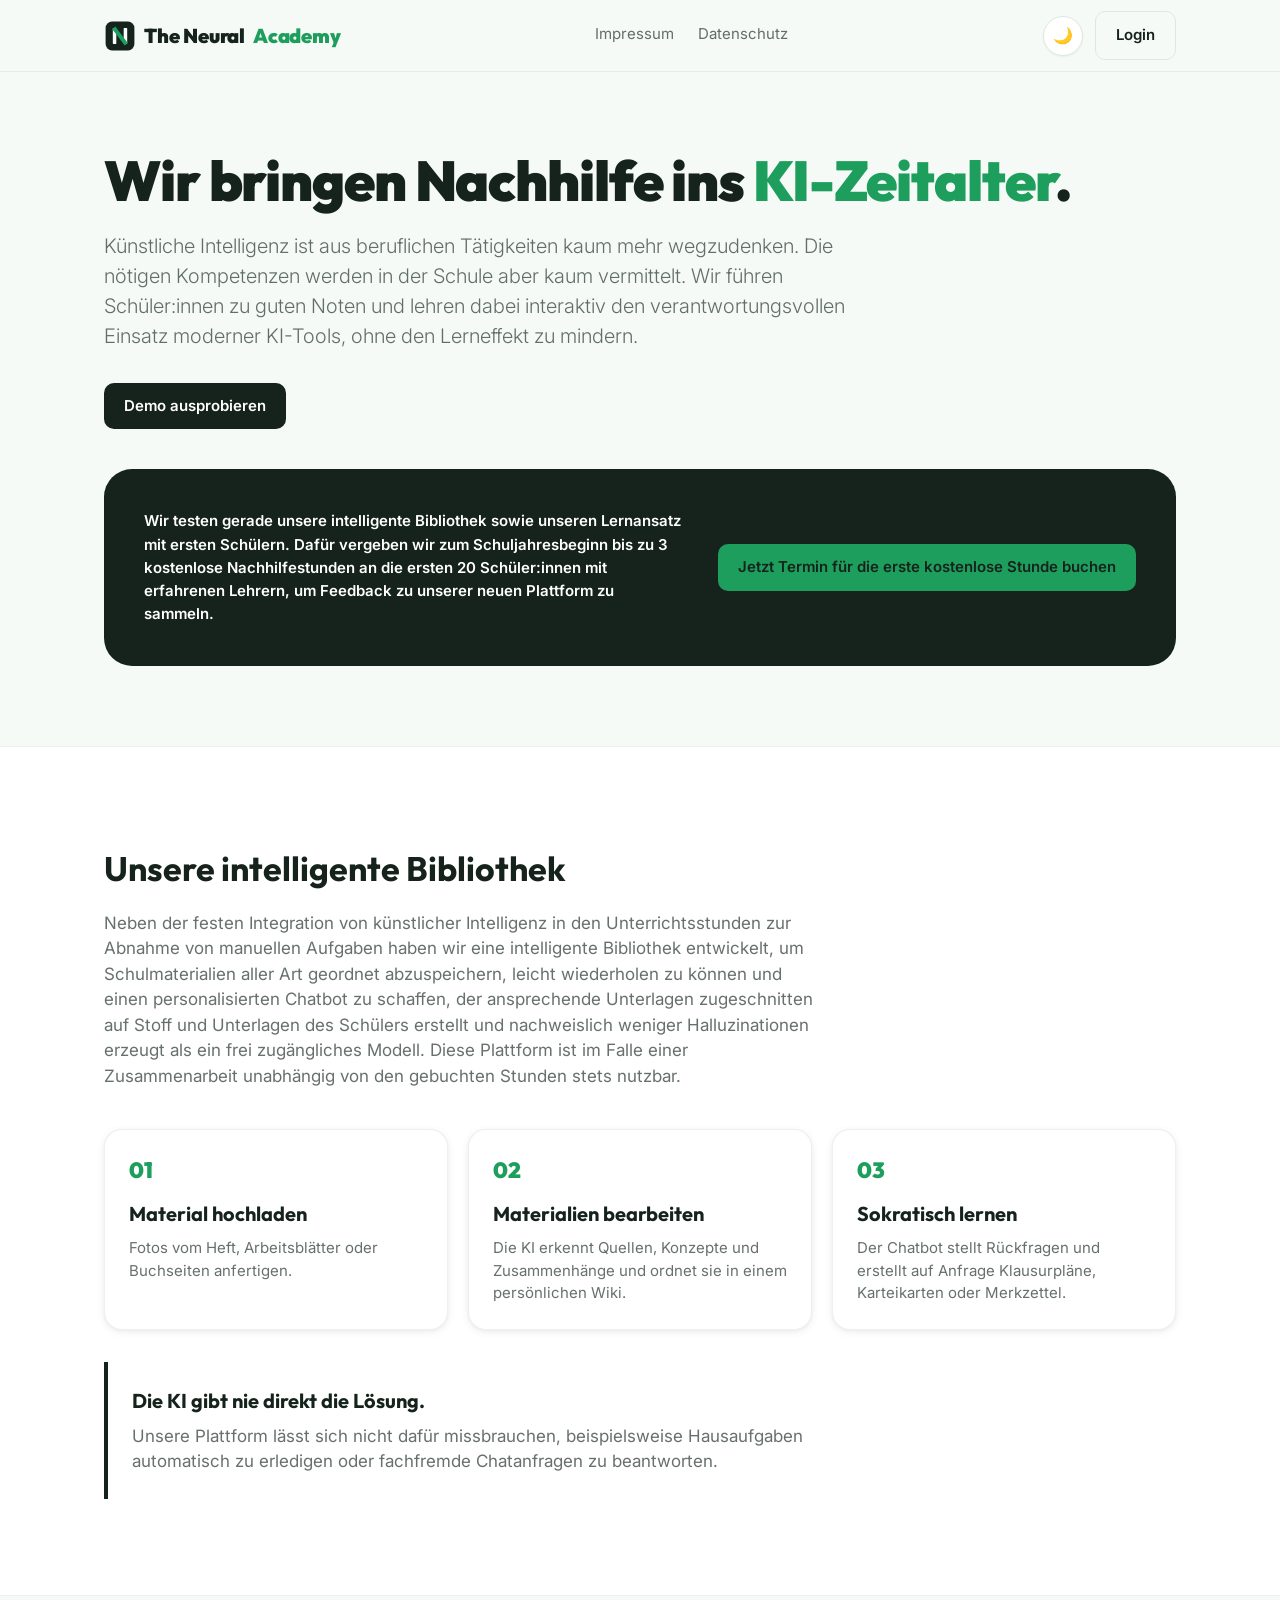
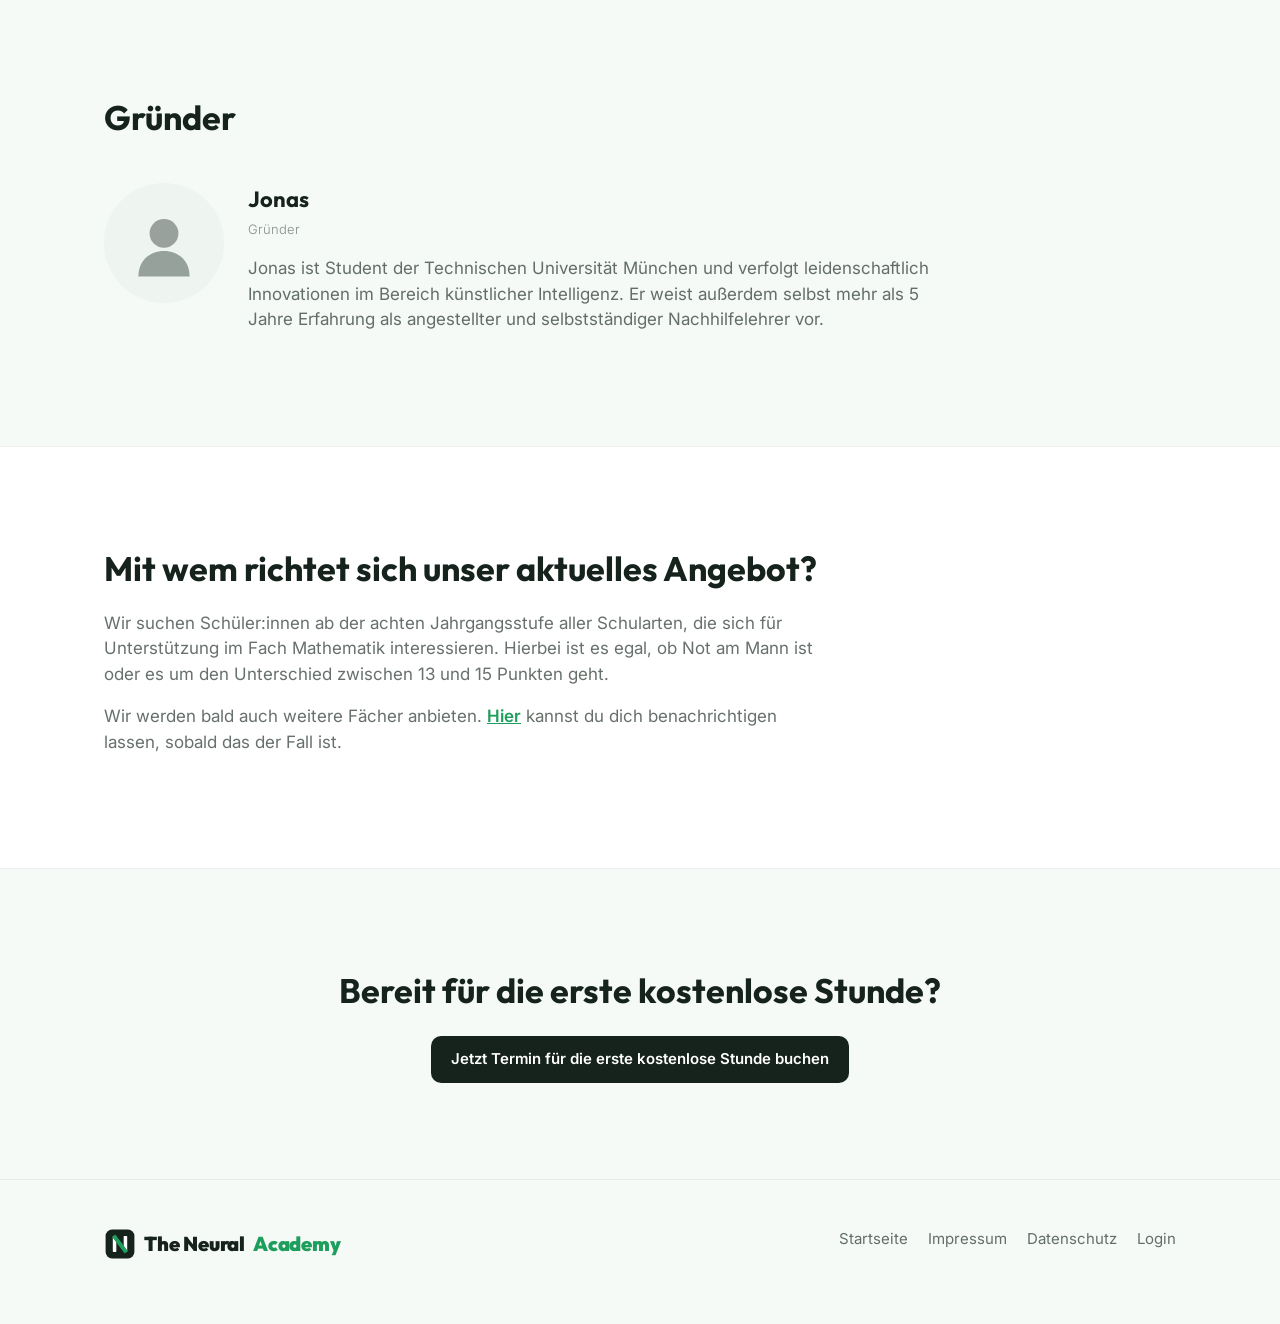
==== commit c0338d19: "Full copy rewrite: new hero, bold pilot-phase CTA, founder bio, scoped audience - Hero: new headline" ====
--- a/index.html
+++ b/index.html
@@ -3,8 +3,8 @@
 <head>
 <meta charset="UTF-8">
 <meta name="viewport" content="width=device-width, initial-scale=1.0">
-<title>The Neural Academy: KI-natives Mathe-Nachhilfe-Institut</title>
-<meta name="description" content="The Neural Academy verbindet menschliches Tutoring mit einer persönlichen intelligenten Bibliothek. Schüler:innen laden ihr Material hoch, die KI stellt Rückfragen statt Lösungen.">
+<title>The Neural Academy: Nachhilfe im KI-Zeitalter</title>
+<meta name="description" content="The Neural Academy führt Schüler:innen zu guten Noten und lehrt dabei interaktiv den verantwortungsvollen Einsatz moderner KI-Tools.">
 <link rel="icon" type="image/svg+xml" href="assets/logo-icon.svg">
 <link rel="preconnect" href="https://fonts.googleapis.com">
 <link rel="preconnect" href="https://fonts.gstatic.com" crossorigin>
@@ -25,7 +25,6 @@
         <span id="theme-icon">🌙</span>
       </button>
       <a class="btn-secondary" href="https://web-production-b1ad9.up.railway.app/login">Login</a>
-      <a class="btn-primary" href="https://web-production-b1ad9.up.railway.app/demo">Demo starten</a>
     </div>
   </div>
 </nav>
@@ -34,54 +33,52 @@
 
   <section class="hero">
     <div class="wrap">
-      <p class="eyebrow">KI-natives Mathe-Nachhilfe-Institut</p>
-      <h1 class="display">Mathe wirklich <span class="accent">verstehen</span>.<br>Nicht nur lösen.</h1>
-      <p class="lede">The Neural Academy verbindet menschliches Tutoring mit einer persönlichen intelligenten Bibliothek. Schüler:innen laden ihr eigenes Material hoch, eine KI baut daraus eine strukturierte Wissensdatenbank und begleitet sie mit Rückfragen statt fertigen Lösungen.</p>
+      <h1 class="display">Wir bringen Nachhilfe ins <span class="accent">KI-Zeitalter</span>.</h1>
+      <p class="lede">Künstliche Intelligenz ist aus beruflichen Tätigkeiten kaum mehr wegzudenken. Die nötigen Kompetenzen werden in der Schule aber kaum vermittelt. Wir führen Schüler:innen zu guten Noten und lehren dabei interaktiv den verantwortungsvollen Einsatz moderner KI-Tools, ohne den Lerneffekt zu mindern.</p>
       <div class="hero-actions">
         <a class="btn-primary" href="https://web-production-b1ad9.up.railway.app/demo">Demo ausprobieren</a>
-        <a class="btn-secondary" href="#ansatz">Wie es funktioniert</a>
       </div>
-      <div class="cta-callout">
-        <p>Wir testen gerade unsere intelligente Bibliothek sowie unseren Lernansatz. Dafür vergeben wir zum Schuljahresbeginn kostenlose Nachhilfestunden mit erfahrenen Lehrern.</p>
+      <div class="cta-panel">
+        <p>Wir testen gerade unsere intelligente Bibliothek sowie unseren Lernansatz mit ersten Schülern. Dafür vergeben wir zum Schuljahresbeginn bis zu 3 kostenlose Nachhilfestunden an die ersten 20 Schüler:innen mit erfahrenen Lehrern, um Feedback zu unserer neuen Plattform zu sammeln.</p>
+        <!-- TODO: echten Calendly-Link eintragen -->
+        <a class="btn-primary" href="#calendly-todo">Jetzt Termin für die erste kostenlose Stunde buchen</a>
       </div>
     </div>
   </section>
 
   <section id="ansatz" class="section-alt">
     <div class="wrap">
-      <p class="eyebrow">Ansatz</p>
-      <h2 class="title2" style="font-size: var(--text-large-title); margin-top: var(--space-2);">Wie wir KI einsetzen</h2>
-      <p class="body-text">Ein Tutor begleitet die Lernenden. Die KI übernimmt die Arbeit, die sich wiederholt: Material strukturieren, Rückfragen stellen, Lernzettel bauen. Daraus entsteht die <strong>intelligente Bibliothek</strong>, eine persönliche Wissensdatenbank aus dem eigenen Material jedes Schülers.</p>
+      <h2 class="title2" style="font-size: var(--text-large-title);">Unsere intelligente Bibliothek</h2>
+      <p class="body-text">Neben der festen Integration von künstlicher Intelligenz in den Unterrichtsstunden zur Abnahme von manuellen Aufgaben haben wir eine intelligente Bibliothek entwickelt, um Schulmaterialien aller Art geordnet abzuspeichern, leicht wiederholen zu können und einen personalisierten Chatbot zu schaffen, der ansprechende Unterlagen zugeschnitten auf Stoff und Unterlagen des Schülers erstellt und nachweislich weniger Halluzinationen erzeugt als ein frei zugängliches Modell. Diese Plattform ist im Falle einer Zusammenarbeit unabhängig von den gebuchten Stunden stets nutzbar.</p>
 
       <div class="steps">
         <div class="step-card">
           <span class="step-num">01</span>
           <h3>Material hochladen</h3>
-          <p>Fotos vom Heft, Arbeitsblätter, Buchseiten. So wie das Material tatsächlich vorliegt.</p>
+          <p>Fotos vom Heft, Arbeitsblätter oder Buchseiten anfertigen.</p>
         </div>
         <div class="step-card">
           <span class="step-num">02</span>
-          <h3>Intelligente Bibliothek entsteht</h3>
+          <h3>Materialien bearbeiten</h3>
           <p>Die KI erkennt Quellen, Konzepte und Zusammenhänge und ordnet sie in einem persönlichen Wiki.</p>
         </div>
         <div class="step-card">
           <span class="step-num">03</span>
           <h3>Sokratisch lernen</h3>
-          <p>Chat mit Rückfragen statt Lösungen. Pinnwand generiert Lernzettel, Klausurpläne und Karteikarten.</p>
+          <p>Der Chatbot stellt Rückfragen und erstellt auf Anfrage Klausurpläne, Karteikarten oder Merkzettel.</p>
         </div>
       </div>
 
       <div class="principle">
         <strong>Die KI gibt nie direkt die Lösung.</strong>
-        <p>Sie stellt Rückfragen, bis die Lernenden selbst auf die Lösung kommen, und bewertet erst nach einem eigenen Versuch. Jede gelöste Aufgabe endet mit einer kurzen Reflexionsfrage. Diese Regel ist der Kern der Methode und gilt für jedes Fach und jede Aufgabe gleich.</p>
+        <p>Unsere Plattform lässt sich nicht dafür missbrauchen, beispielsweise Hausaufgaben automatisch zu erledigen oder fachfremde Chatanfragen zu beantworten.</p>
       </div>
     </div>
   </section>
 
   <section id="team">
     <div class="wrap">
-      <p class="eyebrow">Gründer-Team</p>
-      <h2 class="title2" style="font-size: var(--text-large-title); margin-top: var(--space-2);">Wer steckt dahinter?</h2>
+      <h2 class="title2" style="font-size: var(--text-large-title);">Gründer</h2>
 
       <div class="team-card">
         <div class="team-photo" aria-hidden="true">
@@ -94,7 +91,7 @@
         <div>
           <h3>Jonas</h3>
           <p class="quiet" style="margin: 0 0 var(--space-2);">Gründer</p>
-          <p class="body-text">[Platzhalter: kurzer Text zu Hintergrund, Studium und Erfahrung als Nachhilfelehrer.]</p>
+          <p class="body-text">Jonas ist Student der Technischen Universität München und verfolgt leidenschaftlich Innovationen im Bereich künstlicher Intelligenz. Er weist außerdem selbst mehr als 5 Jahre Erfahrung als angestellter und selbstständiger Nachhilfelehrer vor.</p>
         </div>
       </div>
     </div>
@@ -102,19 +99,19 @@
 
   <section id="fuer-wen" class="section-alt">
     <div class="wrap">
-      <p class="eyebrow">Für wen</p>
-      <h2 class="title2" style="font-size: var(--text-large-title); margin-top: var(--space-2);">Aktuell im Angebot</h2>
-      <p class="body-text">Der Fokus liegt bewusst eng, damit die Methode wirklich trägt.</p>
+      <h2 class="title2" style="font-size: var(--text-large-title);">Mit wem richtet sich unser aktuelles Angebot?</h2>
+      <p class="body-text">Wir suchen Schüler:innen ab der achten Jahrgangsstufe aller Schularten, die sich für Unterstützung im Fach Mathematik interessieren. Hierbei ist es egal, ob Not am Mann ist oder es um den Unterschied zwischen 13 und 15 Punkten geht.</p>
+      <!-- TODO: echten Link für Fächer-Benachrichtigung eintragen -->
+      <p class="body-text" style="margin-top: var(--space-4);">Wir werden bald auch weitere Fächer anbieten. <a href="#benachrichtigen-todo" style="color: var(--institut-green); font-weight: 600; text-decoration: underline;">Hier</a> kannst du dich benachrichtigen lassen, sobald das der Fall ist.</p>
+    </div>
+  </section>
 
-      <div class="audience-grid">
-        <div class="audience-card">
-          <h3>Fach</h3>
-          <p>Mathematik.</p>
-        </div>
-        <div class="audience-card">
-          <h3>Jahrgangsstufe</h3>
-          <p>Ab Klasse 8.</p>
-        </div>
+  <section>
+    <div class="wrap">
+      <div class="cta-closing">
+        <p>Bereit für die erste kostenlose Stunde?</p>
+        <!-- TODO: echten Calendly-Link eintragen -->
+        <a class="btn-primary" href="#calendly-todo">Jetzt Termin für die erste kostenlose Stunde buchen</a>
       </div>
     </div>
   </section>
@@ -125,16 +122,11 @@
   <div class="wrap footer-grid">
     <div>
       <a href="#top" class="brand"><img src="assets/logo-icon.svg" alt="" width="32" height="32">The Neural <span class="accent">Academy</span></a>
-      <p class="quiet" style="margin-top: var(--space-2);">KI-natives Mathe-Nachhilfe-Institut.</p>
     </div>
     <div class="footer-links">
-      <a href="#ansatz">Ansatz</a>
-      <a href="#team">Team</a>
-      <a href="#fuer-wen">Für wen</a>
+      <a href="#top">Startseite</a>
       <a href="impressum.html">Impressum</a>
       <a href="datenschutz.html">Datenschutz</a>
-      <!-- TODO: echte Kontakt-E-Mail eintragen, sobald Domain feststeht -->
-      <a href="#kontakt-todo">Kontakt</a>
       <a href="https://web-production-b1ad9.up.railway.app/login">Login</a>
     </div>
   </div>
--- a/assets/theme.css
+++ b/assets/theme.css
@@ -306,21 +306,46 @@
 }
 .principle p { margin: 0; color: var(--text-secondary); }
 
-/* Callout für die Pilotphasen-Ankündigung im Hero: das eine Grün-Moment der Seite. */
-.cta-callout {
-  border-radius: var(--radius-none);
-  border-left: 4px solid var(--institut-green);
-  background: var(--institut-green-tint);
-  padding: var(--space-5) var(--space-6);
-  margin-top: var(--space-8);
-  max-width: 68ch;
-}
-.cta-callout p {
+/* Prominenter Pilotphasen-CTA im Hero: der eine Bold-Moment der Seite, grüner Button auf Ink. */
+.cta-panel {
+  display: flex;
+  flex-direction: column;
+  gap: var(--space-6);
+  background: var(--ink);
+  color: var(--text-inverse);
+  border-radius: var(--radius-2xl);
+  padding: var(--space-10);
+  margin-top: var(--space-10);
+}
+@media (min-width: 780px) {
+  .cta-panel { flex-direction: row; align-items: center; justify-content: space-between; gap: var(--space-8); }
+}
+.cta-panel p {
   margin: 0;
-  color: var(--text-primary);
+  color: var(--text-inverse);
   font-size: var(--text-subhead);
   font-weight: 600;
-  line-height: 1.5;
+  line-height: 1.55;
+  max-width: 56ch;
+}
+.cta-panel .btn-primary {
+  background: var(--institut-green);
+  color: var(--ink);
+  flex-shrink: 0;
+  white-space: nowrap;
+}
+.cta-panel .btn-primary:hover { background: var(--institut-green-hover); color: var(--text-inverse); }
+
+/* Schlichter Schluss-CTA am Seitenende, im normalen Seiten-Look. */
+.cta-closing {
+  text-align: center;
+}
+.cta-closing p {
+  margin: 0 0 var(--space-5);
+  font-family: var(--font-headline);
+  font-weight: 700;
+  font-size: var(--text-large-title);
+  color: var(--text-primary);
 }
 
 .audience-grid {
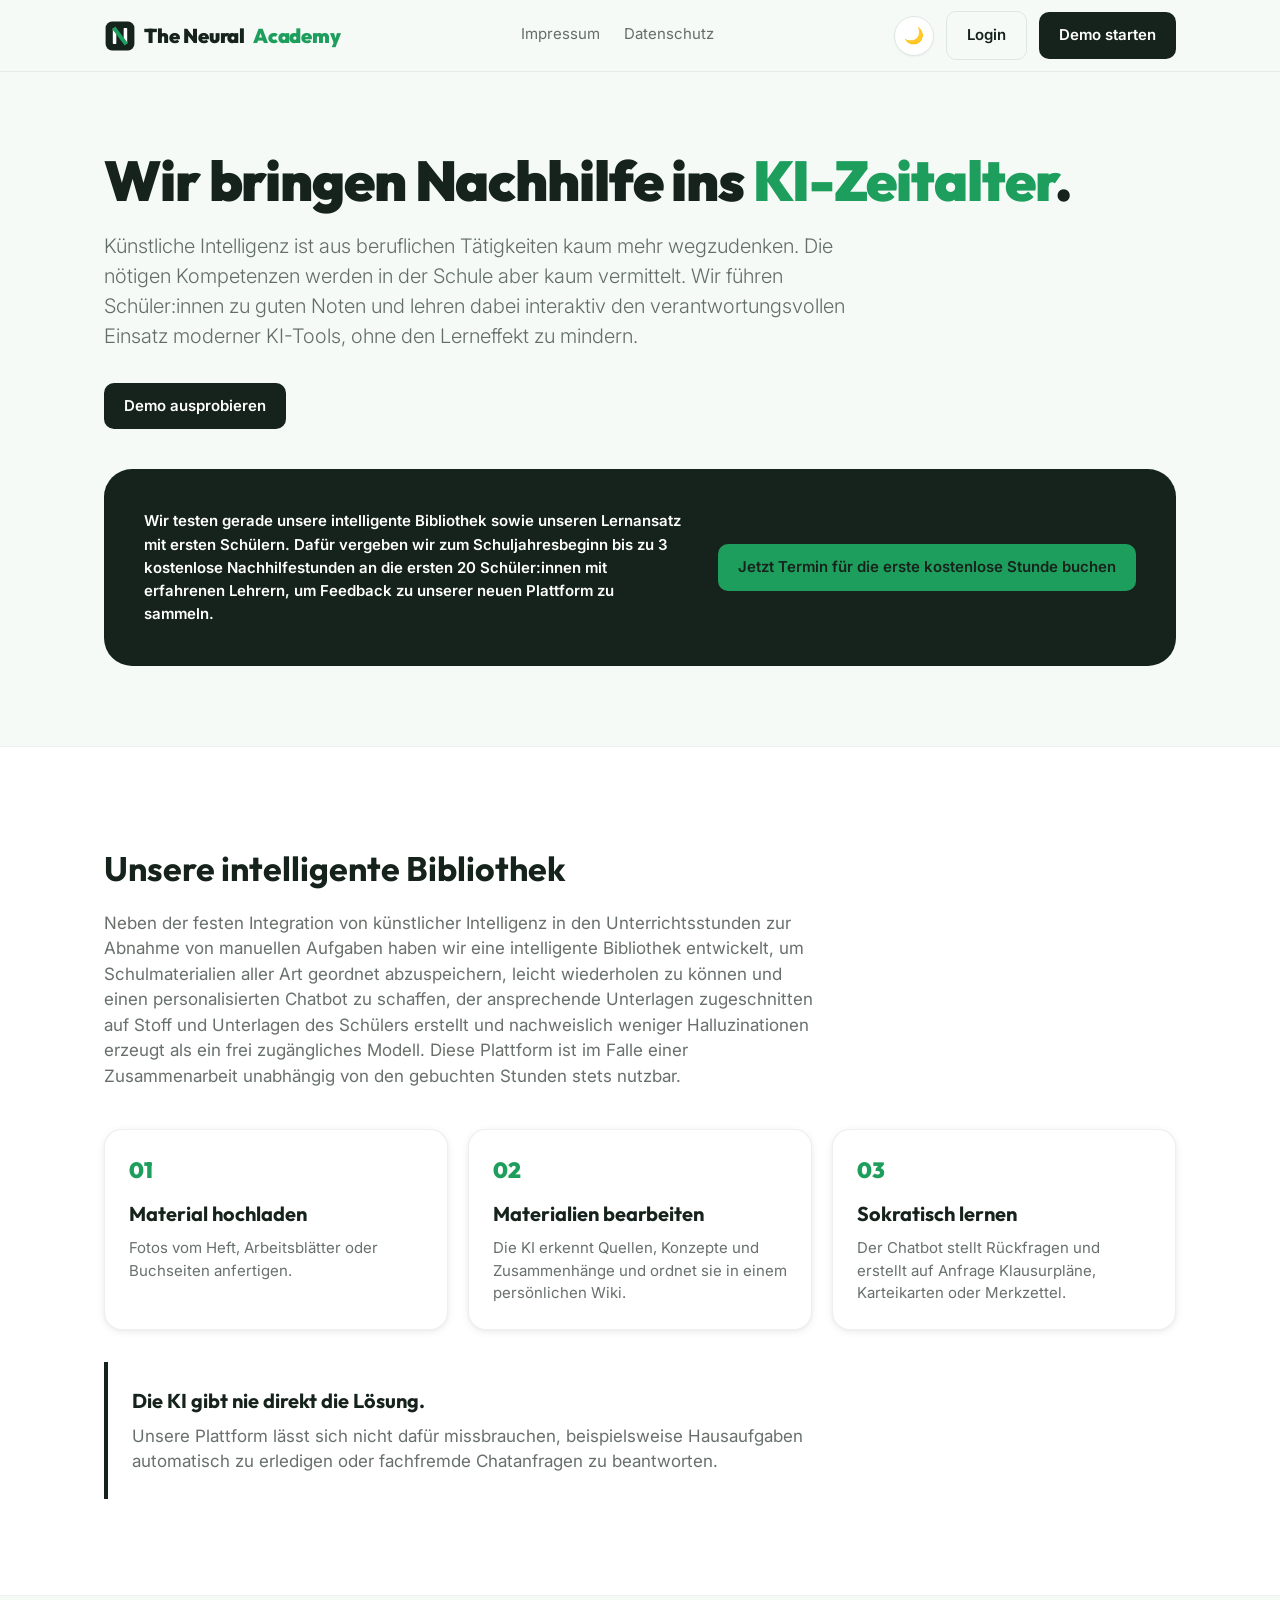
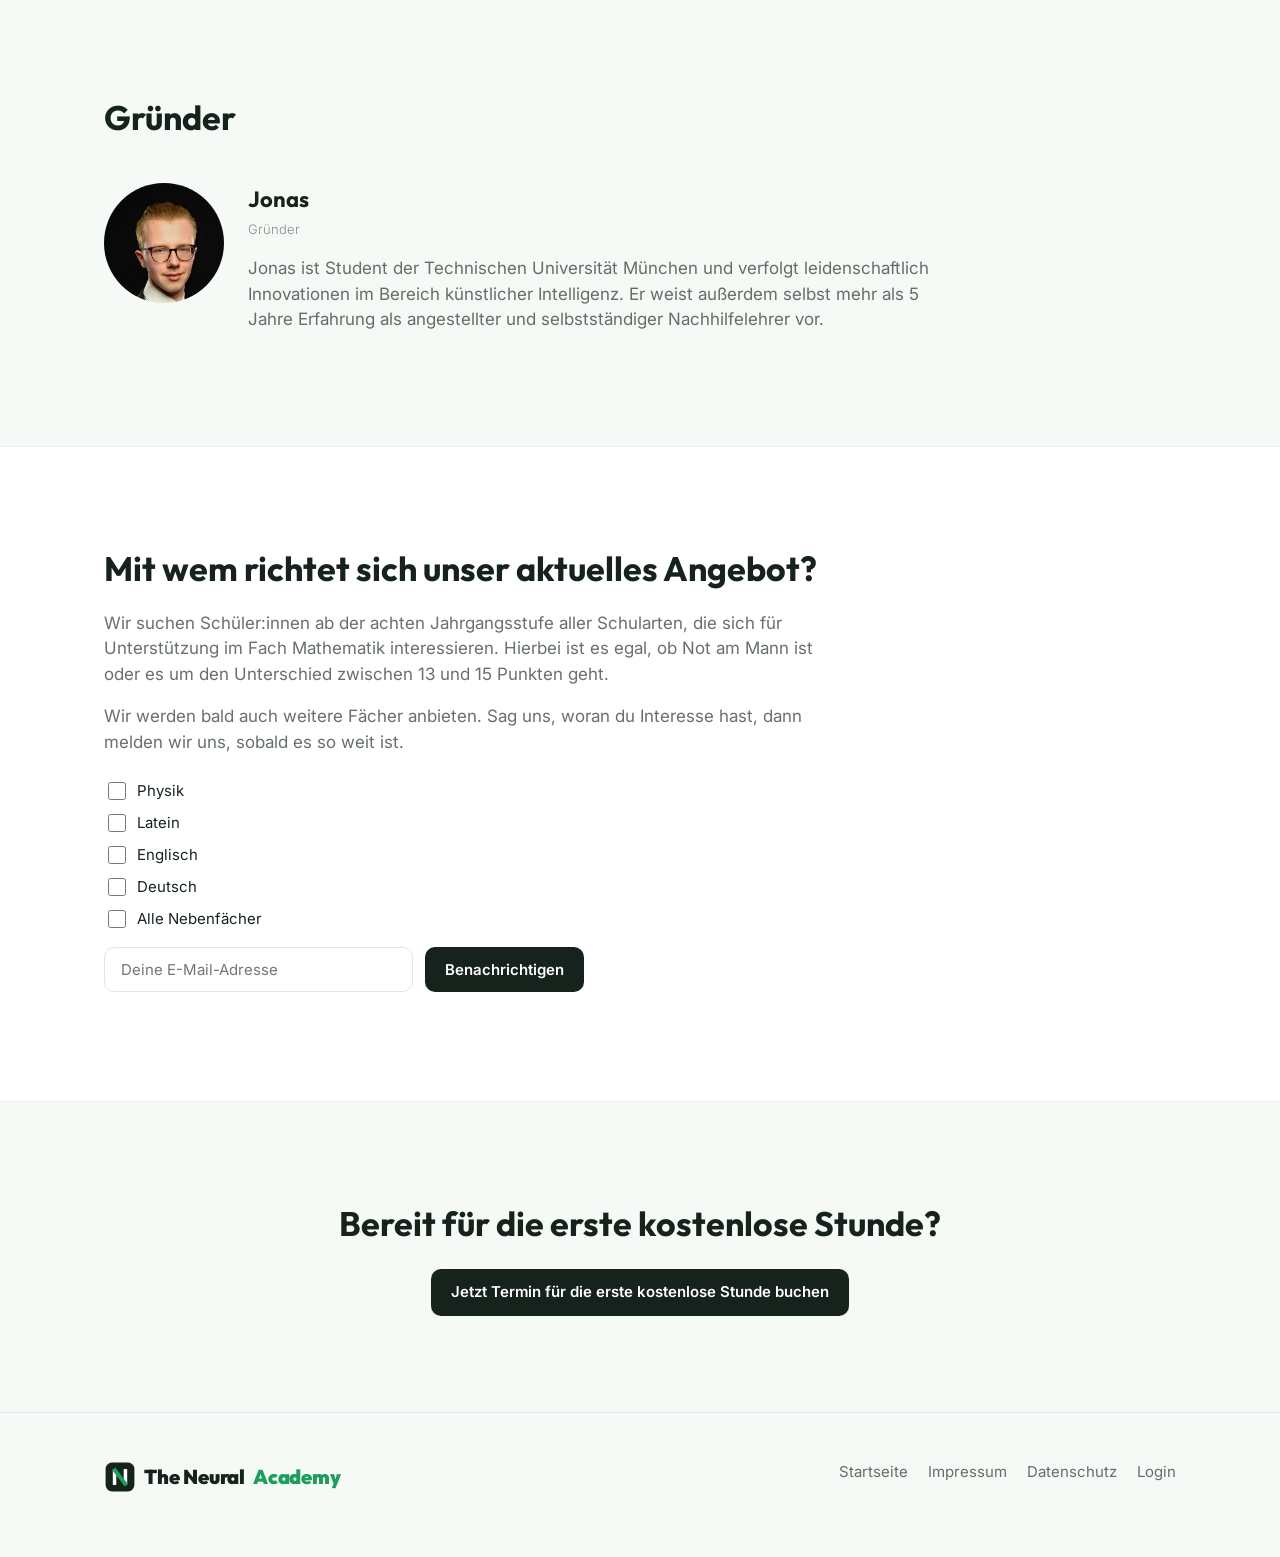
==== commit 7f6af819: "Add founder photo, Calendly links, subject-interest form; restore Demo nav button - Real founder pho" ====
--- a/index.html
+++ b/index.html
@@ -25,6 +25,7 @@
         <span id="theme-icon">🌙</span>
       </button>
       <a class="btn-secondary" href="https://web-production-b1ad9.up.railway.app/login">Login</a>
+      <a class="btn-primary" href="https://web-production-b1ad9.up.railway.app/demo">Demo starten</a>
     </div>
   </div>
 </nav>
@@ -40,8 +41,7 @@
       </div>
       <div class="cta-panel">
         <p>Wir testen gerade unsere intelligente Bibliothek sowie unseren Lernansatz mit ersten Schülern. Dafür vergeben wir zum Schuljahresbeginn bis zu 3 kostenlose Nachhilfestunden an die ersten 20 Schüler:innen mit erfahrenen Lehrern, um Feedback zu unserer neuen Plattform zu sammeln.</p>
-        <!-- TODO: echten Calendly-Link eintragen -->
-        <a class="btn-primary" href="#calendly-todo">Jetzt Termin für die erste kostenlose Stunde buchen</a>
+        <a class="btn-primary" href="https://calendly.com/jonas-hunglinger/nachhilfe-probestunde" target="_blank" rel="noopener">Jetzt Termin für die erste kostenlose Stunde buchen</a>
       </div>
     </div>
   </section>
@@ -81,12 +81,8 @@
       <h2 class="title2" style="font-size: var(--text-large-title);">Gründer</h2>
 
       <div class="team-card">
-        <div class="team-photo" aria-hidden="true">
-          <!-- Platzhalter, echtes Foto folgt -->
-          <svg viewBox="0 0 100 100" width="100%" height="100%">
-            <circle cx="50" cy="38" r="18" fill="currentColor"></circle>
-            <path d="M18 92c0-20 14-32 32-32s32 12 32 32" fill="currentColor"></path>
-          </svg>
+        <div class="team-photo">
+          <img src="assets/jonas.jpg" alt="Jonas, Gründer von The Neural Academy" width="120" height="120">
         </div>
         <div>
           <h3>Jonas</h3>
@@ -101,8 +97,22 @@
     <div class="wrap">
       <h2 class="title2" style="font-size: var(--text-large-title);">Mit wem richtet sich unser aktuelles Angebot?</h2>
       <p class="body-text">Wir suchen Schüler:innen ab der achten Jahrgangsstufe aller Schularten, die sich für Unterstützung im Fach Mathematik interessieren. Hierbei ist es egal, ob Not am Mann ist oder es um den Unterschied zwischen 13 und 15 Punkten geht.</p>
-      <!-- TODO: echten Link für Fächer-Benachrichtigung eintragen -->
-      <p class="body-text" style="margin-top: var(--space-4);">Wir werden bald auch weitere Fächer anbieten. <a href="#benachrichtigen-todo" style="color: var(--institut-green); font-weight: 600; text-decoration: underline;">Hier</a> kannst du dich benachrichtigen lassen, sobald das der Fall ist.</p>
+      <p class="body-text" style="margin-top: var(--space-4);">Wir werden bald auch weitere Fächer anbieten. Sag uns, woran du Interesse hast, dann melden wir uns, sobald es so weit ist.</p>
+
+      <form id="interest-form" class="interest-form">
+        <div class="interest-checkboxes">
+          <label class="checkbox-label"><input type="checkbox" name="physik"> Physik</label>
+          <label class="checkbox-label"><input type="checkbox" name="latein"> Latein</label>
+          <label class="checkbox-label"><input type="checkbox" name="englisch"> Englisch</label>
+          <label class="checkbox-label"><input type="checkbox" name="deutsch"> Deutsch</label>
+          <label class="checkbox-label"><input type="checkbox" name="nebenfaecher"> Alle Nebenfächer</label>
+        </div>
+        <div class="interest-email-row">
+          <input type="email" id="interest-email" placeholder="Deine E-Mail-Adresse" required>
+          <button type="submit" class="btn-primary">Benachrichtigen</button>
+        </div>
+        <p class="quiet" id="interest-status" style="margin-top: var(--space-3);"></p>
+      </form>
     </div>
   </section>
 
@@ -110,8 +120,7 @@
     <div class="wrap">
       <div class="cta-closing">
         <p>Bereit für die erste kostenlose Stunde?</p>
-        <!-- TODO: echten Calendly-Link eintragen -->
-        <a class="btn-primary" href="#calendly-todo">Jetzt Termin für die erste kostenlose Stunde buchen</a>
+        <a class="btn-primary" href="https://calendly.com/jonas-hunglinger/nachhilfe-probestunde" target="_blank" rel="noopener">Jetzt Termin für die erste kostenlose Stunde buchen</a>
       </div>
     </div>
   </section>
@@ -149,6 +158,40 @@
       });
     }
   })();
+
+  const interestForm = document.getElementById('interest-form');
+  if (interestForm) {
+    interestForm.addEventListener('submit', async (e) => {
+      e.preventDefault();
+      const status = document.getElementById('interest-status');
+      const email = document.getElementById('interest-email').value.trim();
+      const payload = {
+        email,
+        physik: interestForm.physik.checked,
+        latein: interestForm.latein.checked,
+        englisch: interestForm.englisch.checked,
+        deutsch: interestForm.deutsch.checked,
+        nebenfaecher: interestForm.nebenfaecher.checked,
+      };
+      status.textContent = 'Wird gesendet.';
+      try {
+        const res = await fetch('https://web-production-b1ad9.up.railway.app/interest-signup', {
+          method: 'POST',
+          headers: { 'Content-Type': 'application/json' },
+          body: JSON.stringify(payload),
+        });
+        const data = await res.json();
+        if (data.error) {
+          status.textContent = data.error;
+        } else {
+          status.textContent = 'Danke, wir melden uns.';
+          interestForm.reset();
+        }
+      } catch (err) {
+        status.textContent = 'Das hat nicht geklappt. Bitte später erneut versuchen.';
+      }
+    });
+  }
 </script>
 
 </body>
--- a/assets/theme.css
+++ b/assets/theme.css
@@ -385,8 +385,13 @@
   background: var(--bg-inset);
   color: var(--text-tertiary);
   flex: 0 0 auto;
-  padding: var(--space-5);
-  box-sizing: border-box;
+  overflow: hidden;
+}
+.team-photo img {
+  width: 100%;
+  height: 100%;
+  object-fit: cover;
+  display: block;
 }
 .team-card h3 {
   font-family: var(--font-headline);
@@ -411,6 +416,52 @@
 .footer-links { display: flex; gap: var(--space-5); flex-wrap: wrap; }
 .footer-links a { text-decoration: none; color: var(--text-secondary); font-size: var(--text-subhead); }
 .footer-links a:hover { color: var(--text-primary); }
+
+/* Fächer-Interesse-Formular (Für-wen-Section) */
+.interest-form {
+  margin-top: var(--space-6);
+  max-width: 480px;
+}
+.interest-checkboxes {
+  display: flex;
+  flex-direction: column;
+  gap: var(--space-2);
+  margin-bottom: var(--space-4);
+}
+.checkbox-label {
+  display: flex;
+  align-items: center;
+  gap: var(--space-2);
+  font-size: var(--text-subhead);
+  color: var(--text-primary);
+  cursor: pointer;
+}
+.checkbox-label input[type="checkbox"] {
+  width: 18px;
+  height: 18px;
+  accent-color: var(--institut-green);
+}
+.interest-email-row {
+  display: flex;
+  gap: var(--space-3);
+  flex-wrap: wrap;
+}
+.interest-email-row input[type="email"] {
+  flex: 1;
+  min-width: 220px;
+  padding: var(--space-3) var(--space-4);
+  border: 1px solid var(--border);
+  border-radius: var(--radius-sm);
+  font-family: var(--font-system);
+  font-size: var(--text-subhead);
+  background: var(--bg-surface);
+  color: var(--text-primary);
+  box-sizing: border-box;
+}
+.interest-email-row input[type="email"]:focus-visible {
+  outline: none;
+  box-shadow: 0 0 0 3px var(--institut-green);
+}
 
 /* ── Einfache Textseiten (Impressum, Datenschutz) ── */
 .legal-page main { max-width: 760px; }
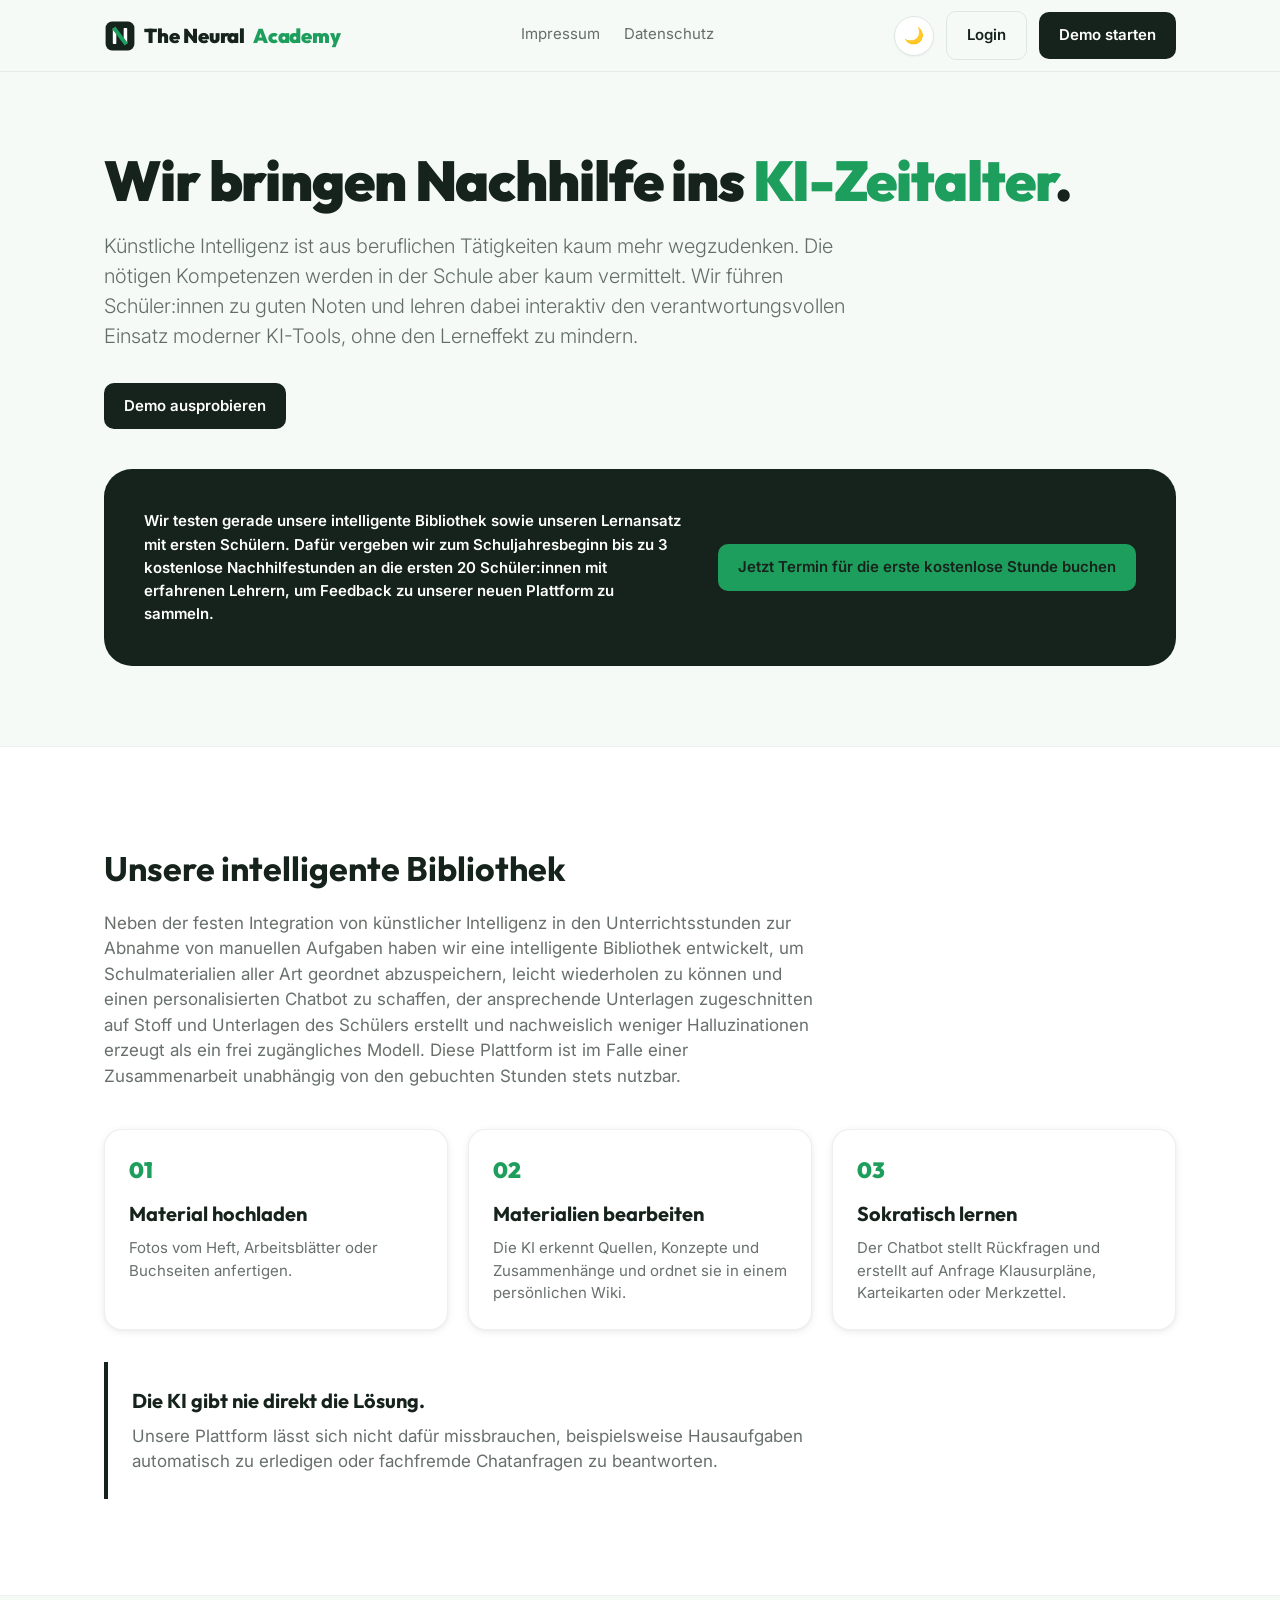
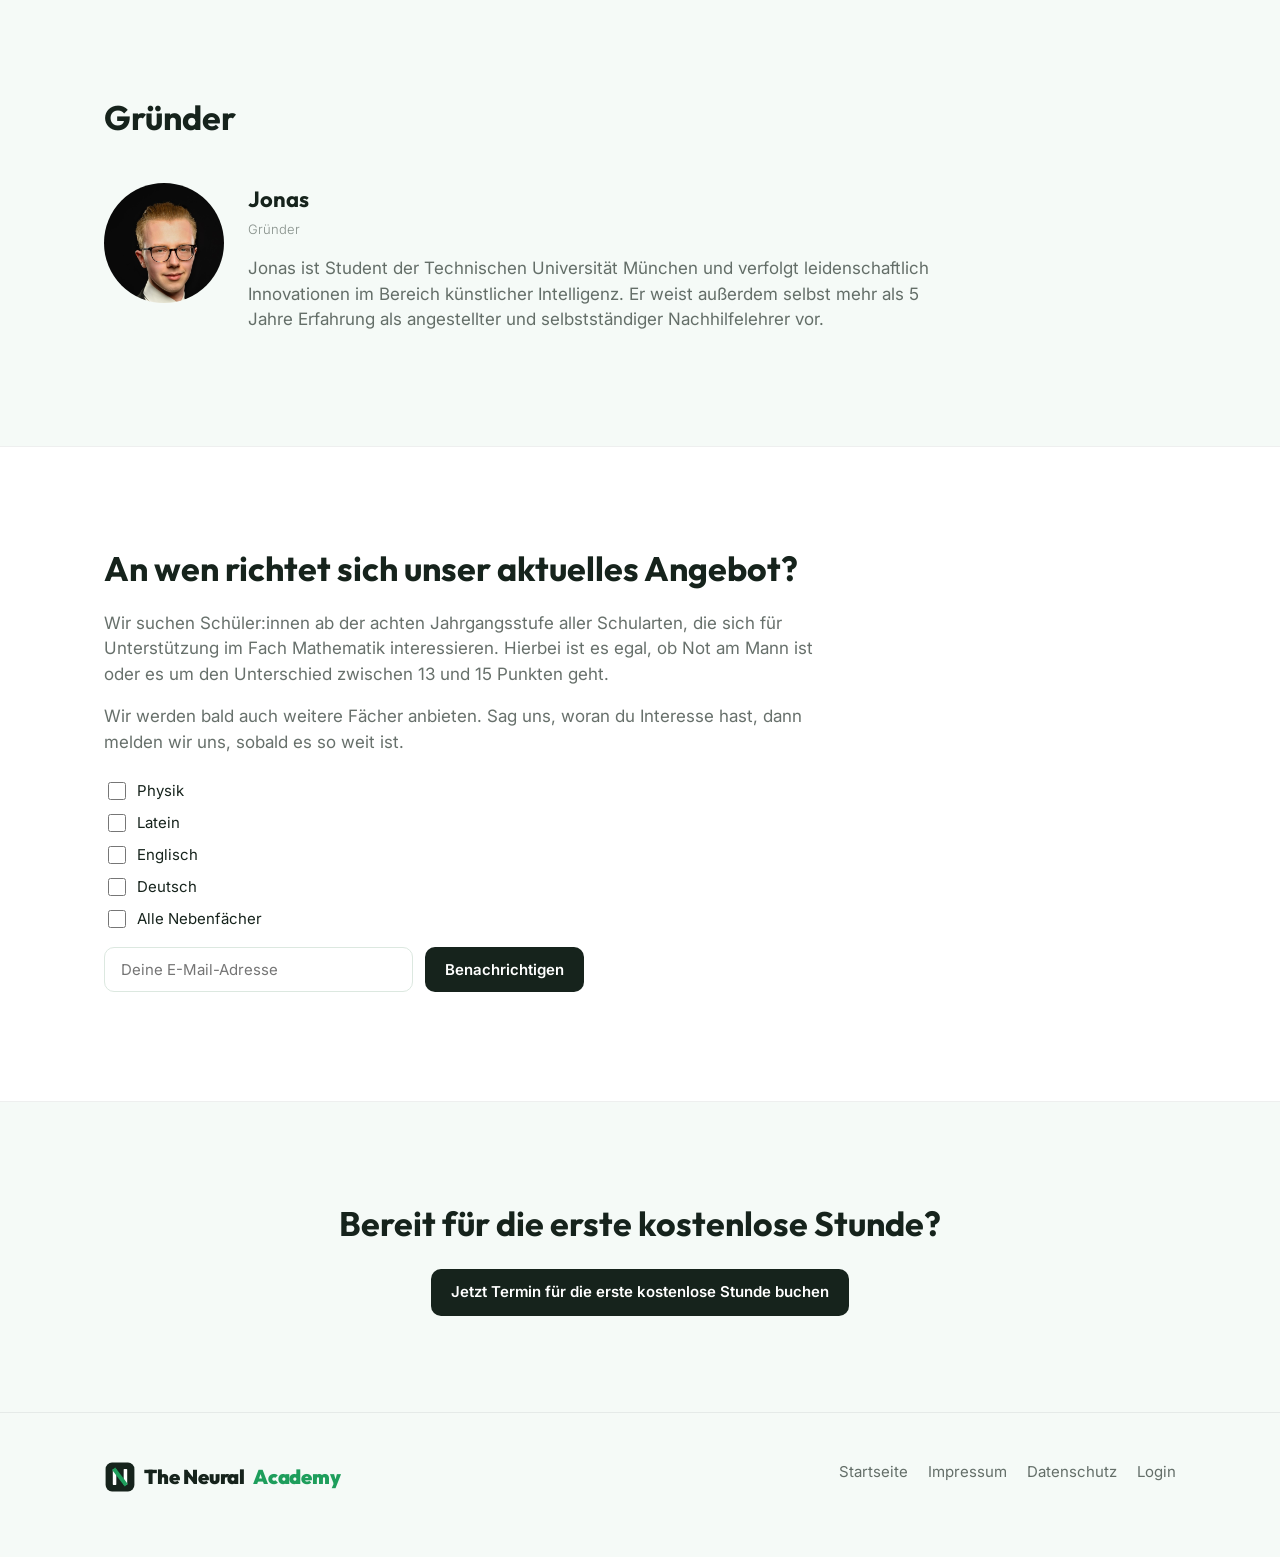
==== commit 06ee6457: "Fix grammar: "Mit wem" -> "An wen richtet sich..." Co-Authored-By: Claude Sonnet 5 <noreply@anthropi" ====
--- a/index.html
+++ b/index.html
@@ -95,7 +95,7 @@
 
   <section id="fuer-wen" class="section-alt">
     <div class="wrap">
-      <h2 class="title2" style="font-size: var(--text-large-title);">Mit wem richtet sich unser aktuelles Angebot?</h2>
+      <h2 class="title2" style="font-size: var(--text-large-title);">An wen richtet sich unser aktuelles Angebot?</h2>
       <p class="body-text">Wir suchen Schüler:innen ab der achten Jahrgangsstufe aller Schularten, die sich für Unterstützung im Fach Mathematik interessieren. Hierbei ist es egal, ob Not am Mann ist oder es um den Unterschied zwischen 13 und 15 Punkten geht.</p>
       <p class="body-text" style="margin-top: var(--space-4);">Wir werden bald auch weitere Fächer anbieten. Sag uns, woran du Interesse hast, dann melden wir uns, sobald es so weit ist.</p>
 
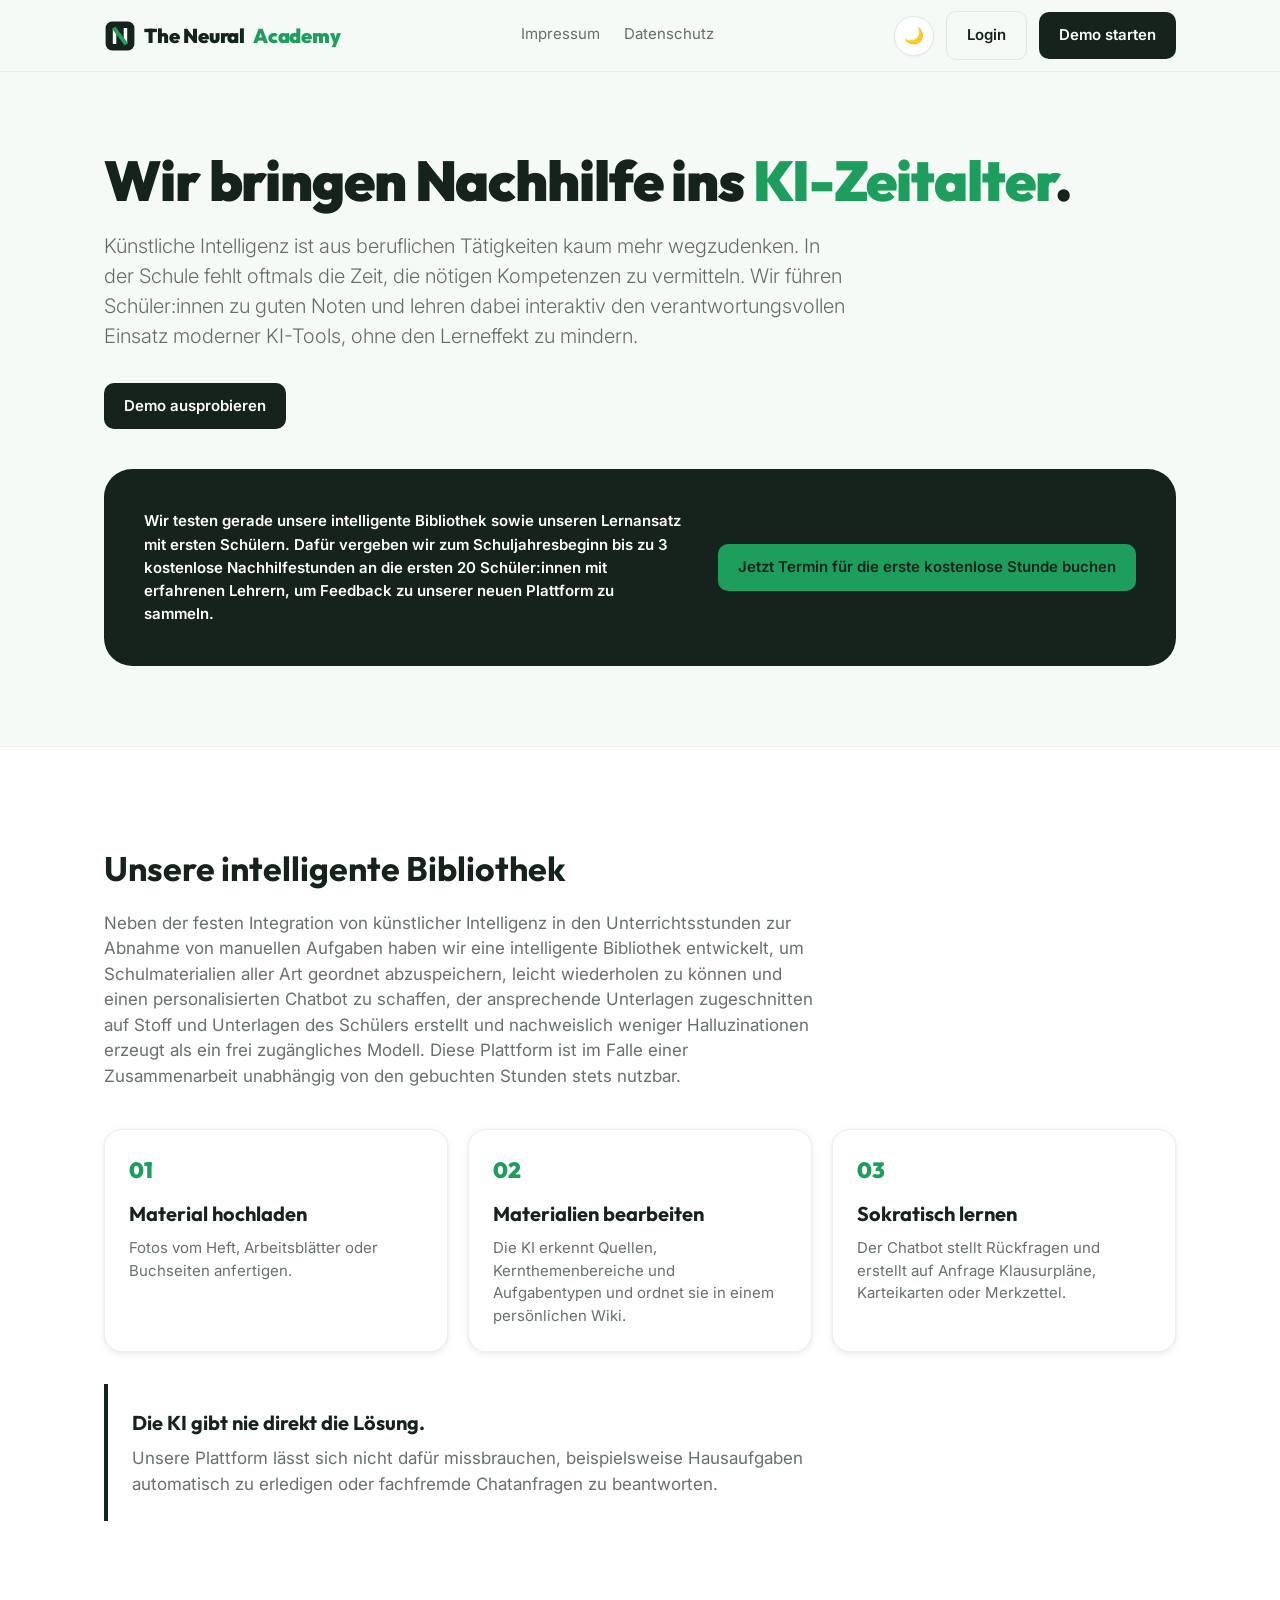
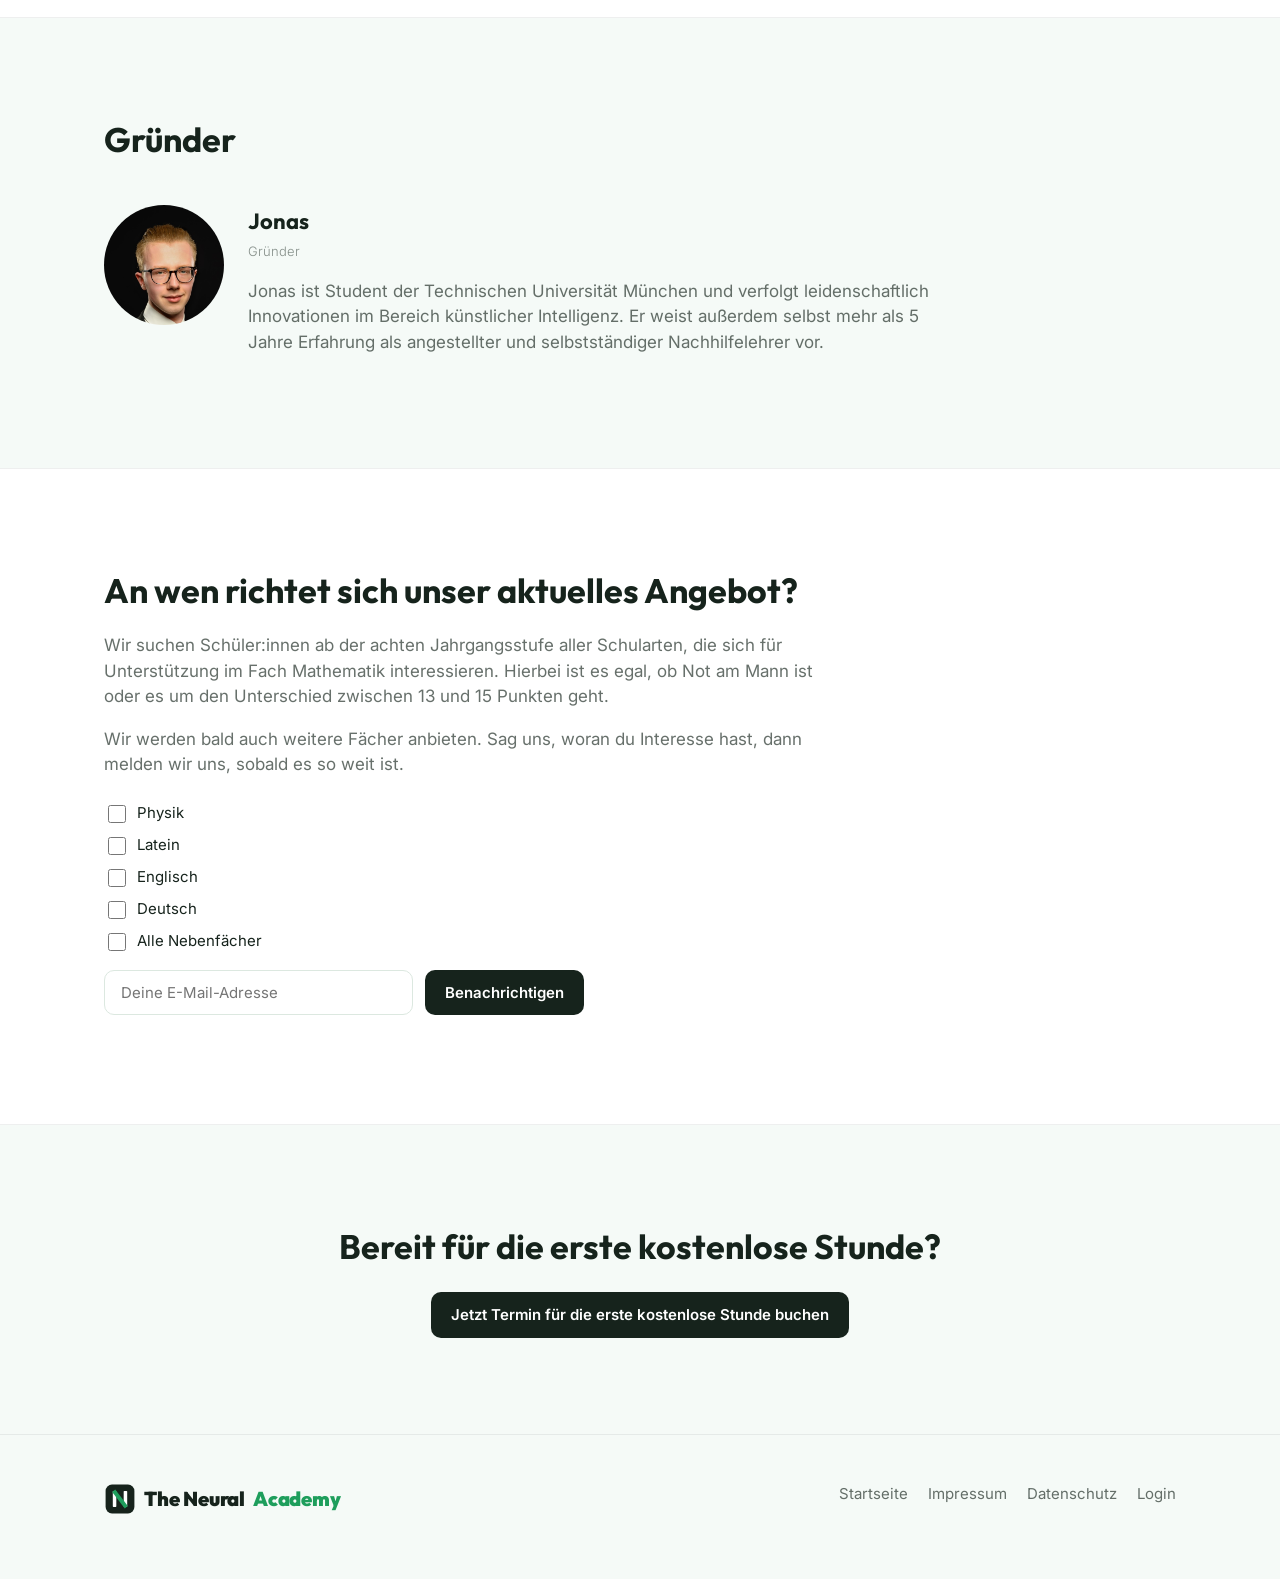
==== commit 1b2252e8: "Soften the "schools don't teach this" line, match Ansatz copy to new wiki terms - Lede: framed as sc" ====
--- a/index.html
+++ b/index.html
@@ -35,7 +35,7 @@
   <section class="hero">
     <div class="wrap">
       <h1 class="display">Wir bringen Nachhilfe ins <span class="accent">KI-Zeitalter</span>.</h1>
-      <p class="lede">Künstliche Intelligenz ist aus beruflichen Tätigkeiten kaum mehr wegzudenken. Die nötigen Kompetenzen werden in der Schule aber kaum vermittelt. Wir führen Schüler:innen zu guten Noten und lehren dabei interaktiv den verantwortungsvollen Einsatz moderner KI-Tools, ohne den Lerneffekt zu mindern.</p>
+      <p class="lede">Künstliche Intelligenz ist aus beruflichen Tätigkeiten kaum mehr wegzudenken. In der Schule fehlt oftmals die Zeit, die nötigen Kompetenzen zu vermitteln. Wir führen Schüler:innen zu guten Noten und lehren dabei interaktiv den verantwortungsvollen Einsatz moderner KI-Tools, ohne den Lerneffekt zu mindern.</p>
       <div class="hero-actions">
         <a class="btn-primary" href="https://web-production-b1ad9.up.railway.app/demo">Demo ausprobieren</a>
       </div>
@@ -60,7 +60,7 @@
         <div class="step-card">
           <span class="step-num">02</span>
           <h3>Materialien bearbeiten</h3>
-          <p>Die KI erkennt Quellen, Konzepte und Zusammenhänge und ordnet sie in einem persönlichen Wiki.</p>
+          <p>Die KI erkennt Quellen, Kernthemenbereiche und Aufgabentypen und ordnet sie in einem persönlichen Wiki.</p>
         </div>
         <div class="step-card">
           <span class="step-num">03</span>
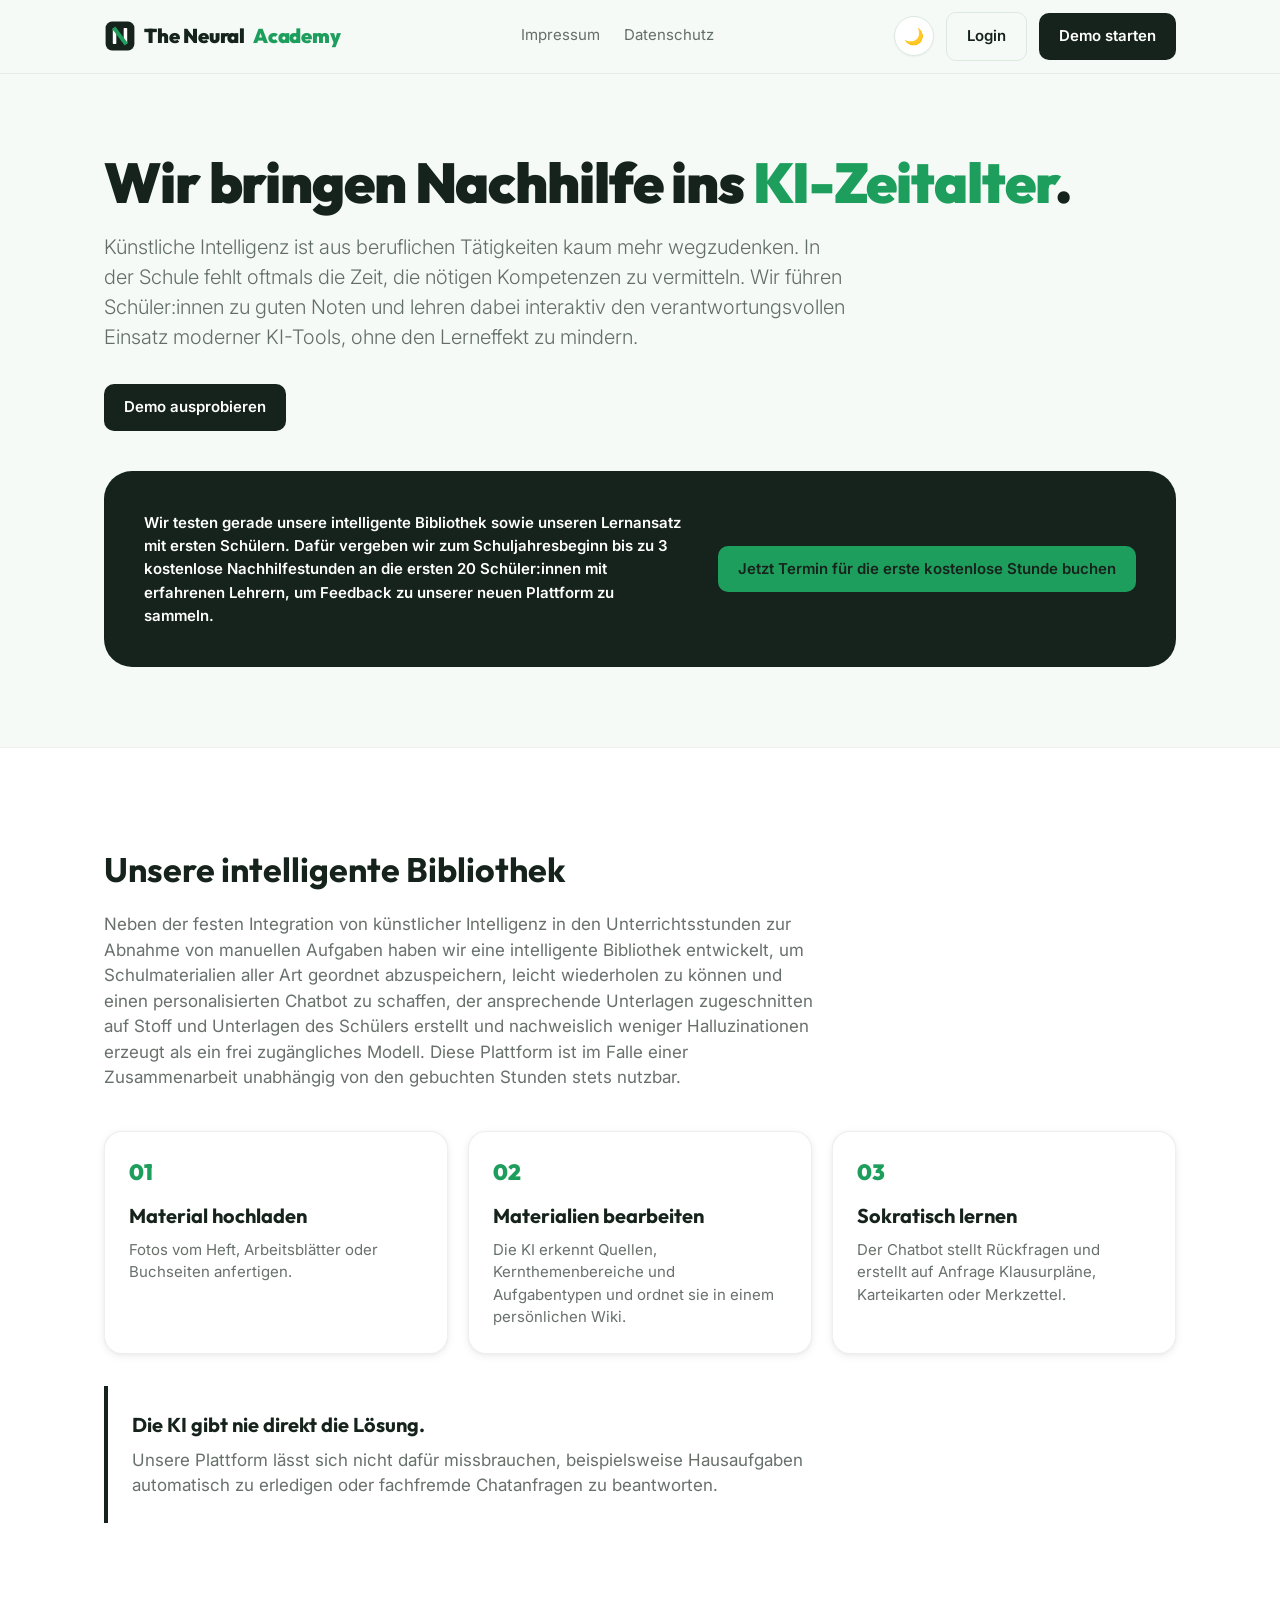
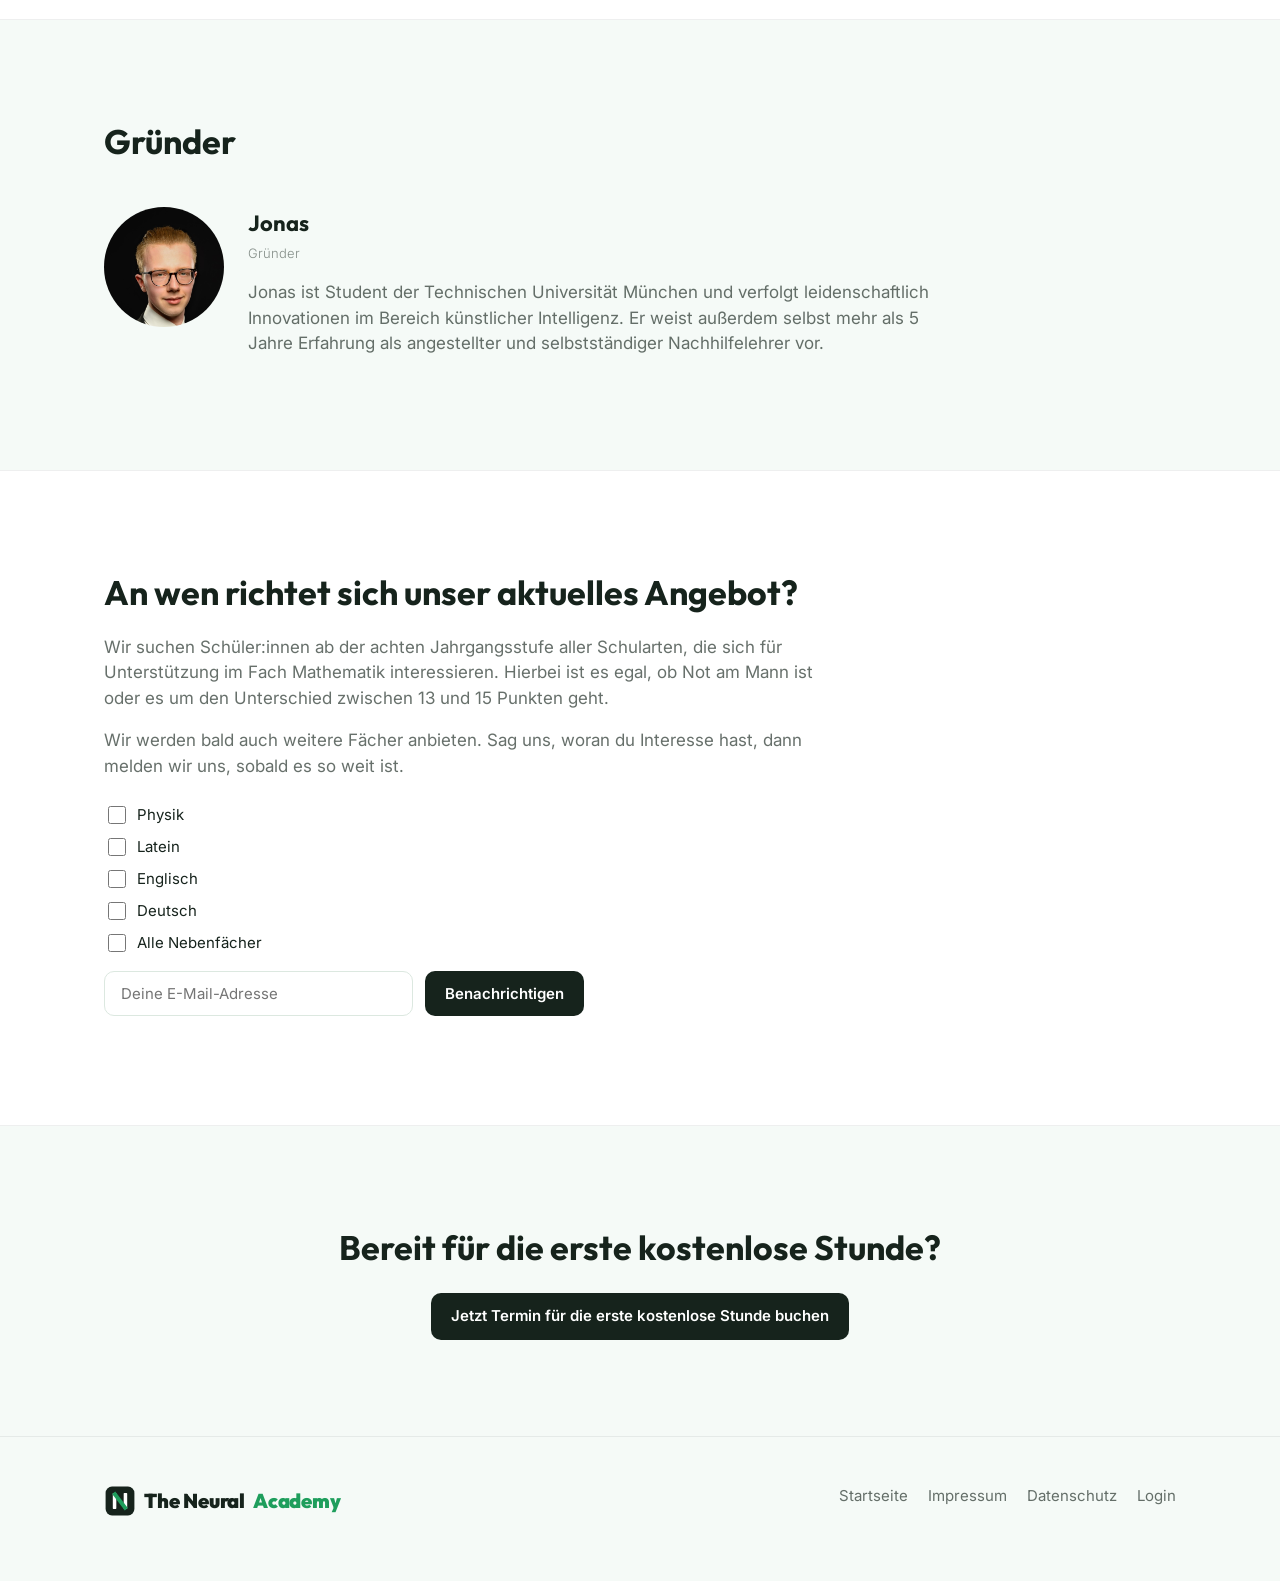
==== commit 38865c95: "Fix mobile layout: nav overlap and hero CTA button overflow - Nav's flex row lived in an inline styl" ====
--- a/index.html
+++ b/index.html
@@ -14,7 +14,7 @@
 <body>
 
 <nav class="topbar">
-  <div class="wrap" style="display:flex; align-items:center; justify-content:space-between; width:100%;">
+  <div class="wrap topbar-row">
     <a href="#top" class="brand"><img src="assets/logo-icon.svg" alt="" width="32" height="32">The Neural <span class="accent">Academy</span></a>
     <div class="topbar-links">
       <a class="topbar-link" href="impressum.html">Impressum</a>
--- a/assets/theme.css
+++ b/assets/theme.css
@@ -198,7 +198,8 @@
 
 /* ── Nav ── */
 .topbar {
-  height: 72px;
+  min-height: 72px;
+  padding: var(--space-3) 0;
   display: flex;
   align-items: center;
   justify-content: space-between;
@@ -208,6 +209,16 @@
   background: color-mix(in srgb, var(--bg-page) 88%, transparent);
   backdrop-filter: blur(8px);
   border-bottom: 1px solid var(--border-hairline);
+}
+/* Layoutet Logo/Links/Actions; ersetzt die frühere Inline-Style-Version, die auf
+   schmalen Screens nicht umbrach und Buttons ineinander verschachtelt hat. */
+.topbar-row {
+  display: flex;
+  align-items: center;
+  justify-content: space-between;
+  width: 100%;
+  flex-wrap: wrap;
+  row-gap: var(--space-3);
 }
 .brand {
   font-family: var(--font-headline);
@@ -332,7 +343,6 @@
   background: var(--institut-green);
   color: var(--ink);
   flex-shrink: 0;
-  white-space: nowrap;
 }
 .cta-panel .btn-primary:hover { background: var(--institut-green-hover); color: var(--text-inverse); }
 
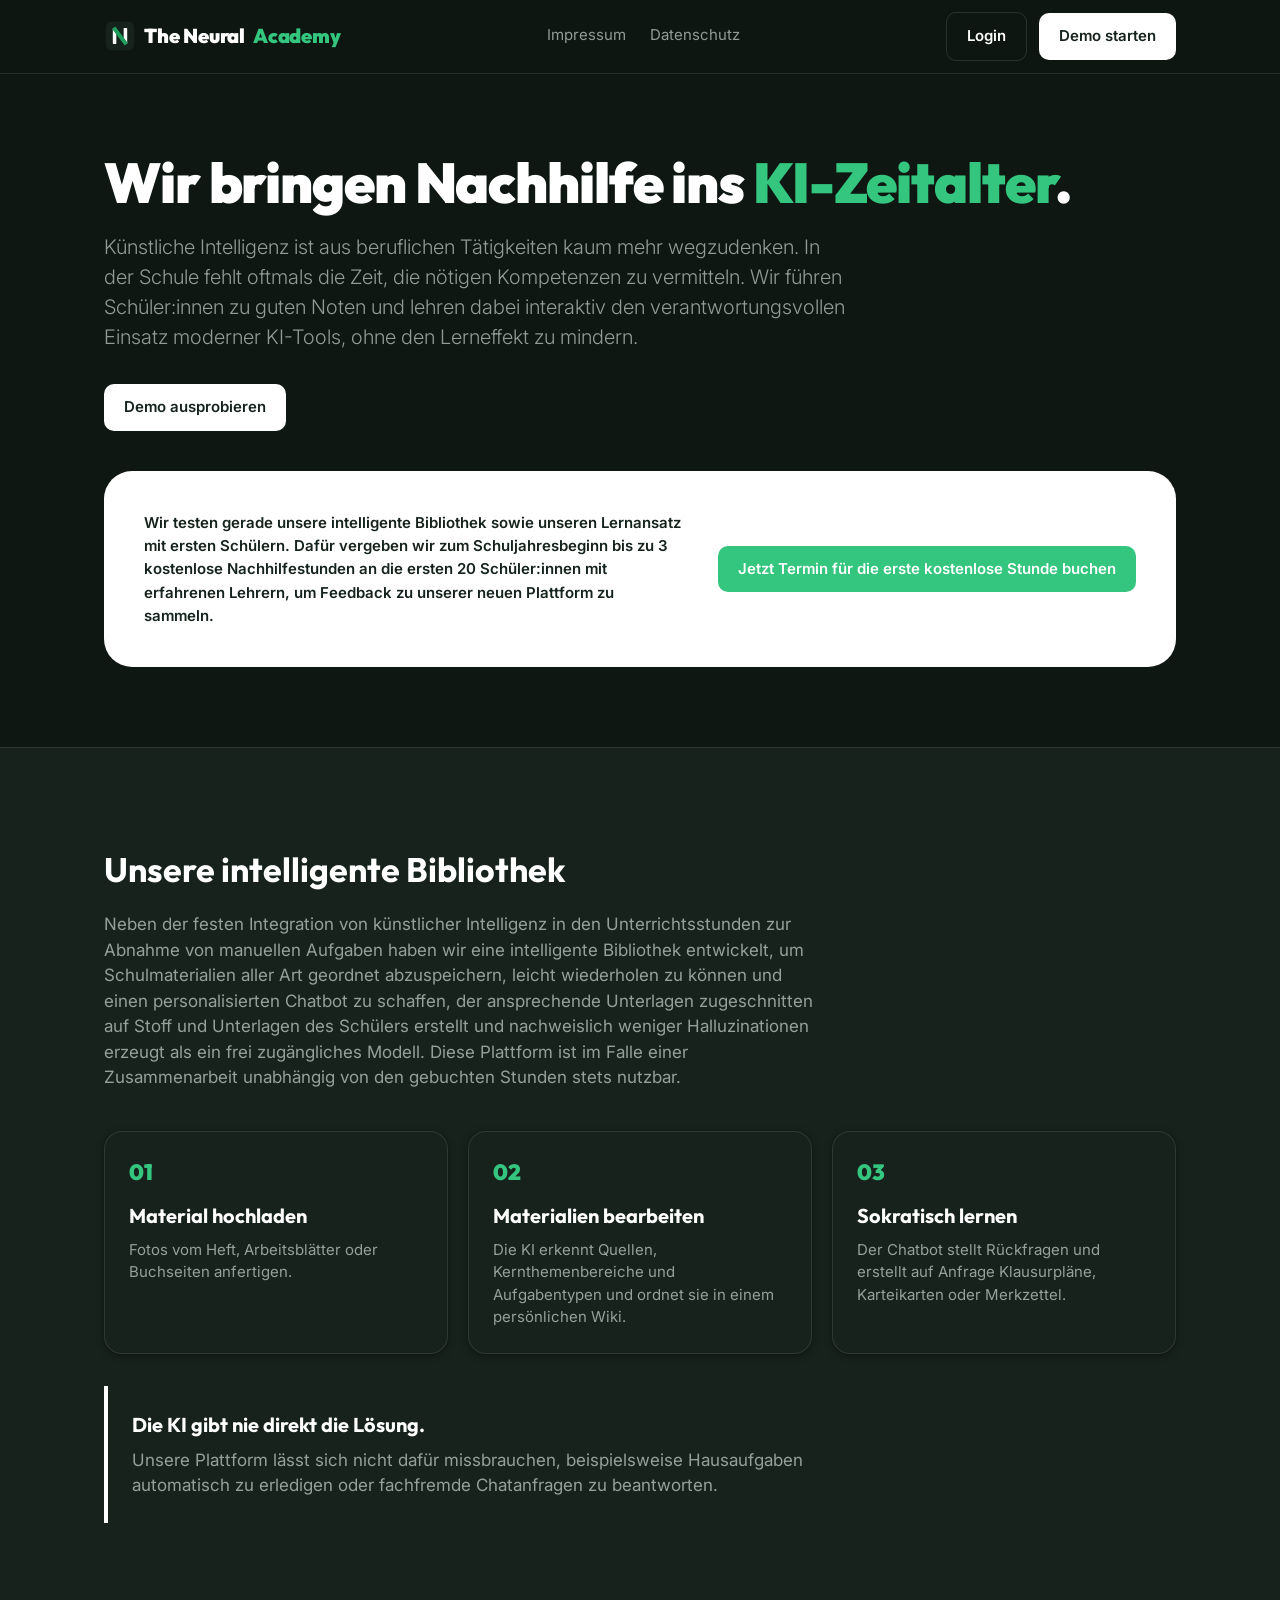
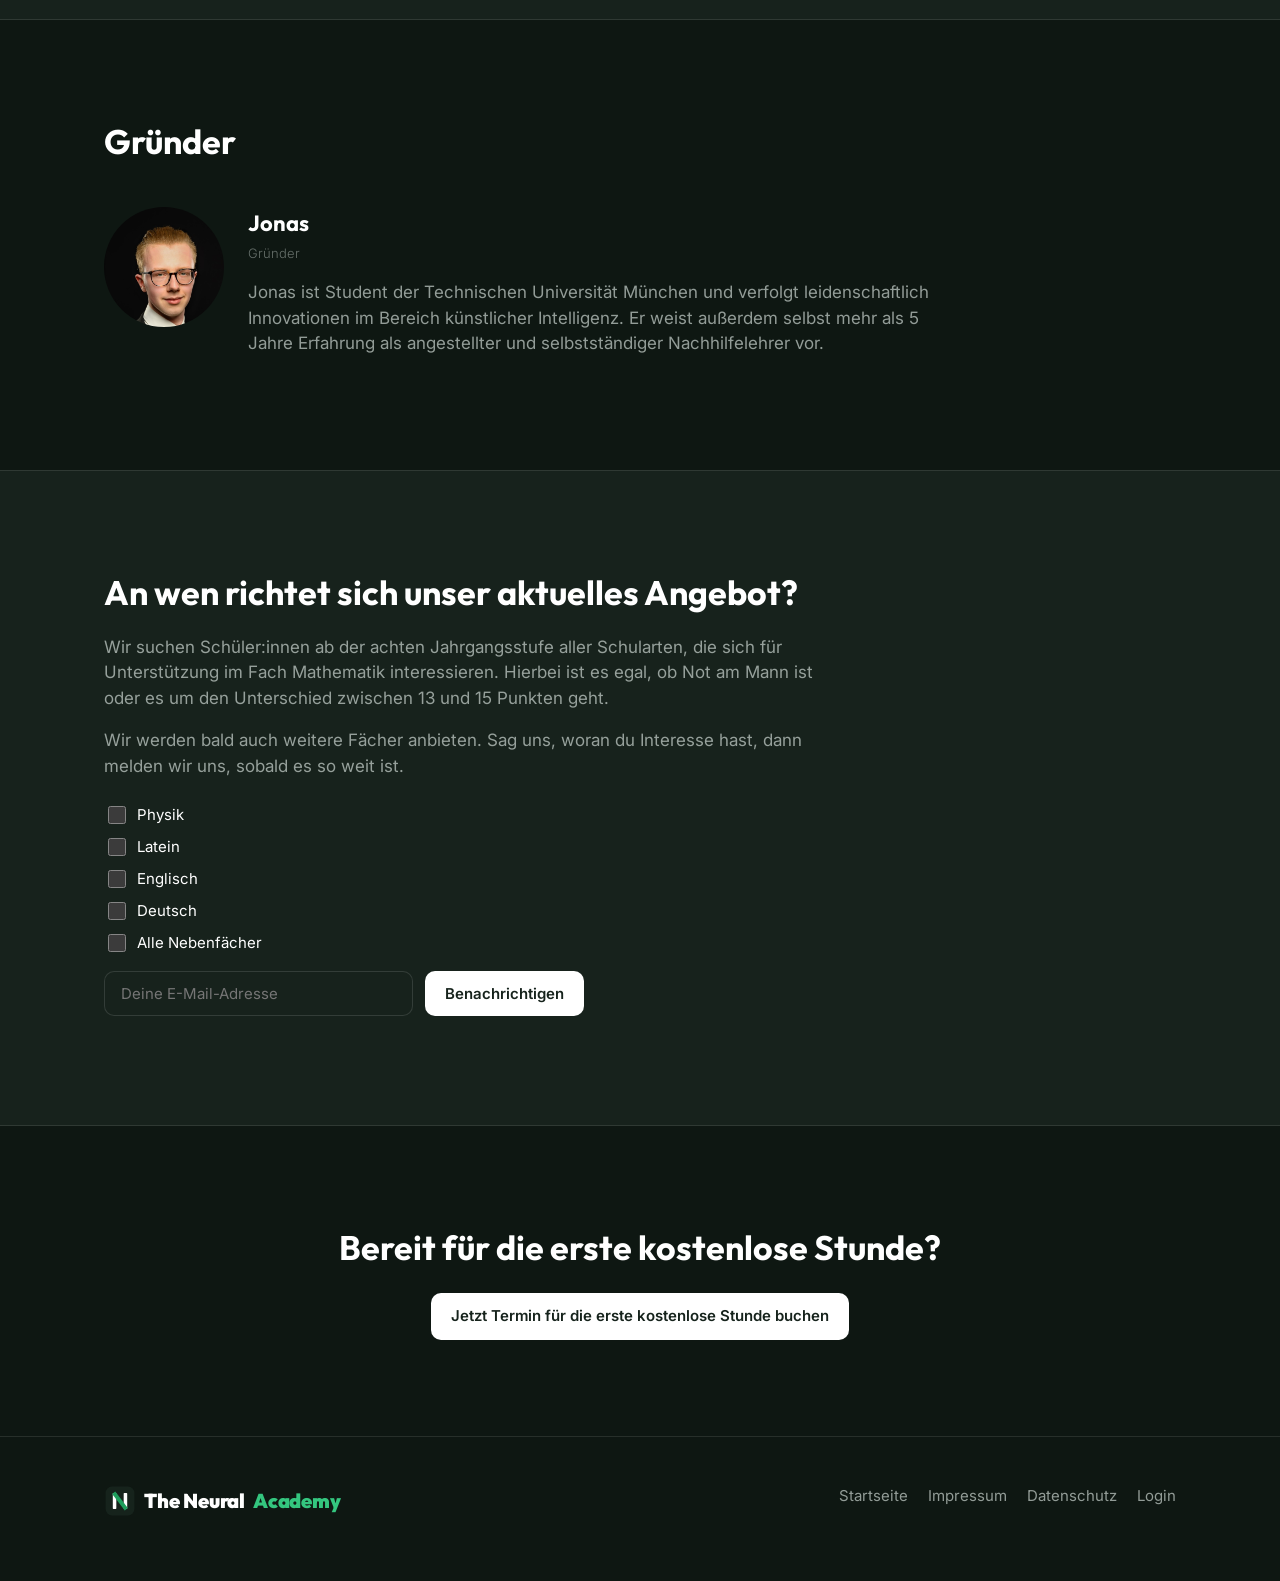
==== commit 3a1f3a54: "Dark Mode als einzige Design-Variante, Sie-Form in Impressum/Datenschutz Light-Mode-Token entfernt, " ====
--- a/index.html
+++ b/index.html
@@ -21,9 +21,6 @@
       <a class="topbar-link" href="datenschutz.html">Datenschutz</a>
     </div>
     <div class="topbar-actions">
-      <button class="theme-toggle" onclick="toggleTheme()" aria-label="Darstellung umschalten">
-        <span id="theme-icon">🌙</span>
-      </button>
       <a class="btn-secondary" href="https://web-production-b1ad9.up.railway.app/login">Login</a>
       <a class="btn-primary" href="https://web-production-b1ad9.up.railway.app/demo">Demo starten</a>
     </div>
@@ -142,23 +139,6 @@
 </footer>
 
 <script>
-  function toggleTheme() {
-    const isDark = document.documentElement.classList.toggle('dark');
-    document.getElementById('theme-icon').textContent = isDark ? '☀️' : '🌙';
-    try { localStorage.setItem('theme', isDark ? 'dark' : 'light'); } catch (e) {}
-  }
-  (function () {
-    let stored = null;
-    try { stored = localStorage.getItem('theme'); } catch (e) {}
-    const prefersDark = window.matchMedia('(prefers-color-scheme: dark)').matches;
-    if (stored === 'dark' || (!stored && prefersDark)) {
-      document.documentElement.classList.add('dark');
-      document.addEventListener('DOMContentLoaded', function () {
-        document.getElementById('theme-icon').textContent = '☀️';
-      });
-    }
-  })();
-
   const interestForm = document.getElementById('interest-form');
   if (interestForm) {
     interestForm.addEventListener('submit', async (e) => {
--- a/assets/theme.css
+++ b/assets/theme.css
@@ -1,4 +1,7 @@
+/* Dark ist die einzige Variante der Seite — kein Light-Mode, kein Toggle. */
 :root {
+  color-scheme: dark;
+
   --font-headline: 'Outfit', 'Poppins', Arial, sans-serif;
   --font-system:   'Inter', -apple-system, system-ui, Arial, sans-serif;
 
@@ -26,27 +29,23 @@
   --space-20: 80px;
   --space-24: 96px;
 
-  --institut-green:       #1E9E5C;
-  --institut-green-hover: #17824B;
-  --institut-green-tint:  rgba(30,158,92,0.08);
-
-  --ink:      #16231C;
-  --grey-44:  #66716B;
-  --grey-86:  #DCE8E0;
-  --grey-96:  #EEF5F0;
-  --bg-page:      #F5FAF7;
-  --bg-surface:   #FFFFFF;
-  --bg-inset:     var(--grey-96);
-
-  --text-primary:   var(--ink);
-  --text-secondary: rgba(22,35,28,0.65);
-  --text-muted:     rgba(22,35,28,0.50);
-  --text-tertiary:  rgba(22,35,28,0.40);
-  --text-inverse:   #FFFFFF;
-
-  --border:          var(--grey-86);
-  --border-hairline: rgba(22,35,28,0.07);
-  --border-divider:  rgba(22,35,28,0.05);
+  --institut-green:      #34C67F;
+  --institut-green-tint: rgba(52,198,127,0.12);
+
+  --ink:          #FFFFFF;
+  --bg-page:      #0E1712;
+  --bg-surface:   #17221C;
+  --bg-inset:     #26332B;
+
+  --text-primary:   #FFFFFF;
+  --text-secondary: rgba(235,245,240,0.6);
+  --text-muted:     rgba(235,245,240,0.4);
+  --text-tertiary:  rgba(235,245,240,0.28);
+  --text-inverse:   #16231C;
+
+  --border:          rgba(255,255,255,0.12);
+  --border-hairline: rgba(255,255,255,0.1);
+  --border-divider:  rgba(255,255,255,0.07);
 
   --color-warning: #F2A93B;
   --color-info:    var(--ink);
@@ -59,43 +58,20 @@
   --radius-none: 0;
   --radius-full: 9999px;
 
-  --hover-state:   rgba(22,35,28,0.04);
-  --pressed-state: rgba(22,35,28,0.08);
+  --hover-state:   rgba(255,255,255,0.06);
+  --pressed-state: rgba(255,255,255,0.10);
   --focus-ring:    var(--institut-green);
 
-  --shadow-xs: 0 1px 2px rgba(22,35,28,0.05);
-  --shadow-sm: 0 2px 8px rgba(22,35,28,0.07), 0 1px 3px rgba(22,35,28,0.04);
-  --shadow-md: 0 4px 16px rgba(22,35,28,0.09), 0 2px 6px rgba(22,35,28,0.04);
-  --shadow-lg: 0 8px 32px rgba(22,35,28,0.11), 0 4px 12px rgba(22,35,28,0.05);
+  --shadow-xs: 0 1px 2px rgba(0,0,0,0.2);
+  --shadow-sm: 0 2px 8px rgba(0,0,0,0.28), 0 1px 3px rgba(0,0,0,0.16);
+  --shadow-md: 0 4px 16px rgba(0,0,0,0.32), 0 2px 6px rgba(0,0,0,0.16);
+  --shadow-lg: 0 8px 32px rgba(0,0,0,0.36), 0 4px 12px rgba(0,0,0,0.2);
 
   --ease-spring: cubic-bezier(0.25, 0.46, 0.45, 0.94);
   --ease-out:    cubic-bezier(0, 0, 0.2, 1);
   --dur-instant: 100ms;
   --dur-fast:    200ms;
   --dur-normal:  300ms;
-}
-
-.dark, [data-theme="dark"] {
-  --bg-page:      #0E1712;
-  --bg-surface:   #17221C;
-  --bg-inset:     #26332B;
-
-  --text-primary:   #FFFFFF;
-  --text-secondary: rgba(235,245,240,0.6);
-  --text-muted:     rgba(235,245,240,0.4);
-  --text-tertiary:  rgba(235,245,240,0.28);
-
-  --border:          rgba(255,255,255,0.12);
-  --border-hairline: rgba(255,255,255,0.1);
-  --border-divider:  rgba(255,255,255,0.07);
-
-  --hover-state:   rgba(255,255,255,0.06);
-  --pressed-state: rgba(255,255,255,0.10);
-
-  --ink: #FFFFFF;
-  --text-inverse: #16231C;
-  --institut-green: #34C67F;
-  --institut-green-tint: rgba(52,198,127,0.12);
 }
 
 * { box-sizing: border-box; }
@@ -249,17 +225,6 @@
   .topbar-links { display: flex; }
 }
 
-.theme-toggle {
-  background: var(--bg-surface);
-  border: 1px solid var(--border);
-  border-radius: var(--radius-full);
-  width: 40px; height: 40px;
-  display: flex; align-items: center; justify-content: center;
-  cursor: pointer;
-  font-size: 16px;
-  box-shadow: var(--shadow-xs);
-}
-
 /* ── Sections ── */
 section { padding: var(--space-24) 0; }
 .hero { padding-top: var(--space-16); padding-bottom: var(--space-20); }
@@ -344,7 +309,7 @@
   color: var(--ink);
   flex-shrink: 0;
 }
-.cta-panel .btn-primary:hover { background: var(--institut-green-hover); color: var(--text-inverse); }
+.cta-panel .btn-primary:hover { opacity: 0.88; }
 
 /* Schlichter Schluss-CTA am Seitenende, im normalen Seiten-Look. */
 .cta-closing {
